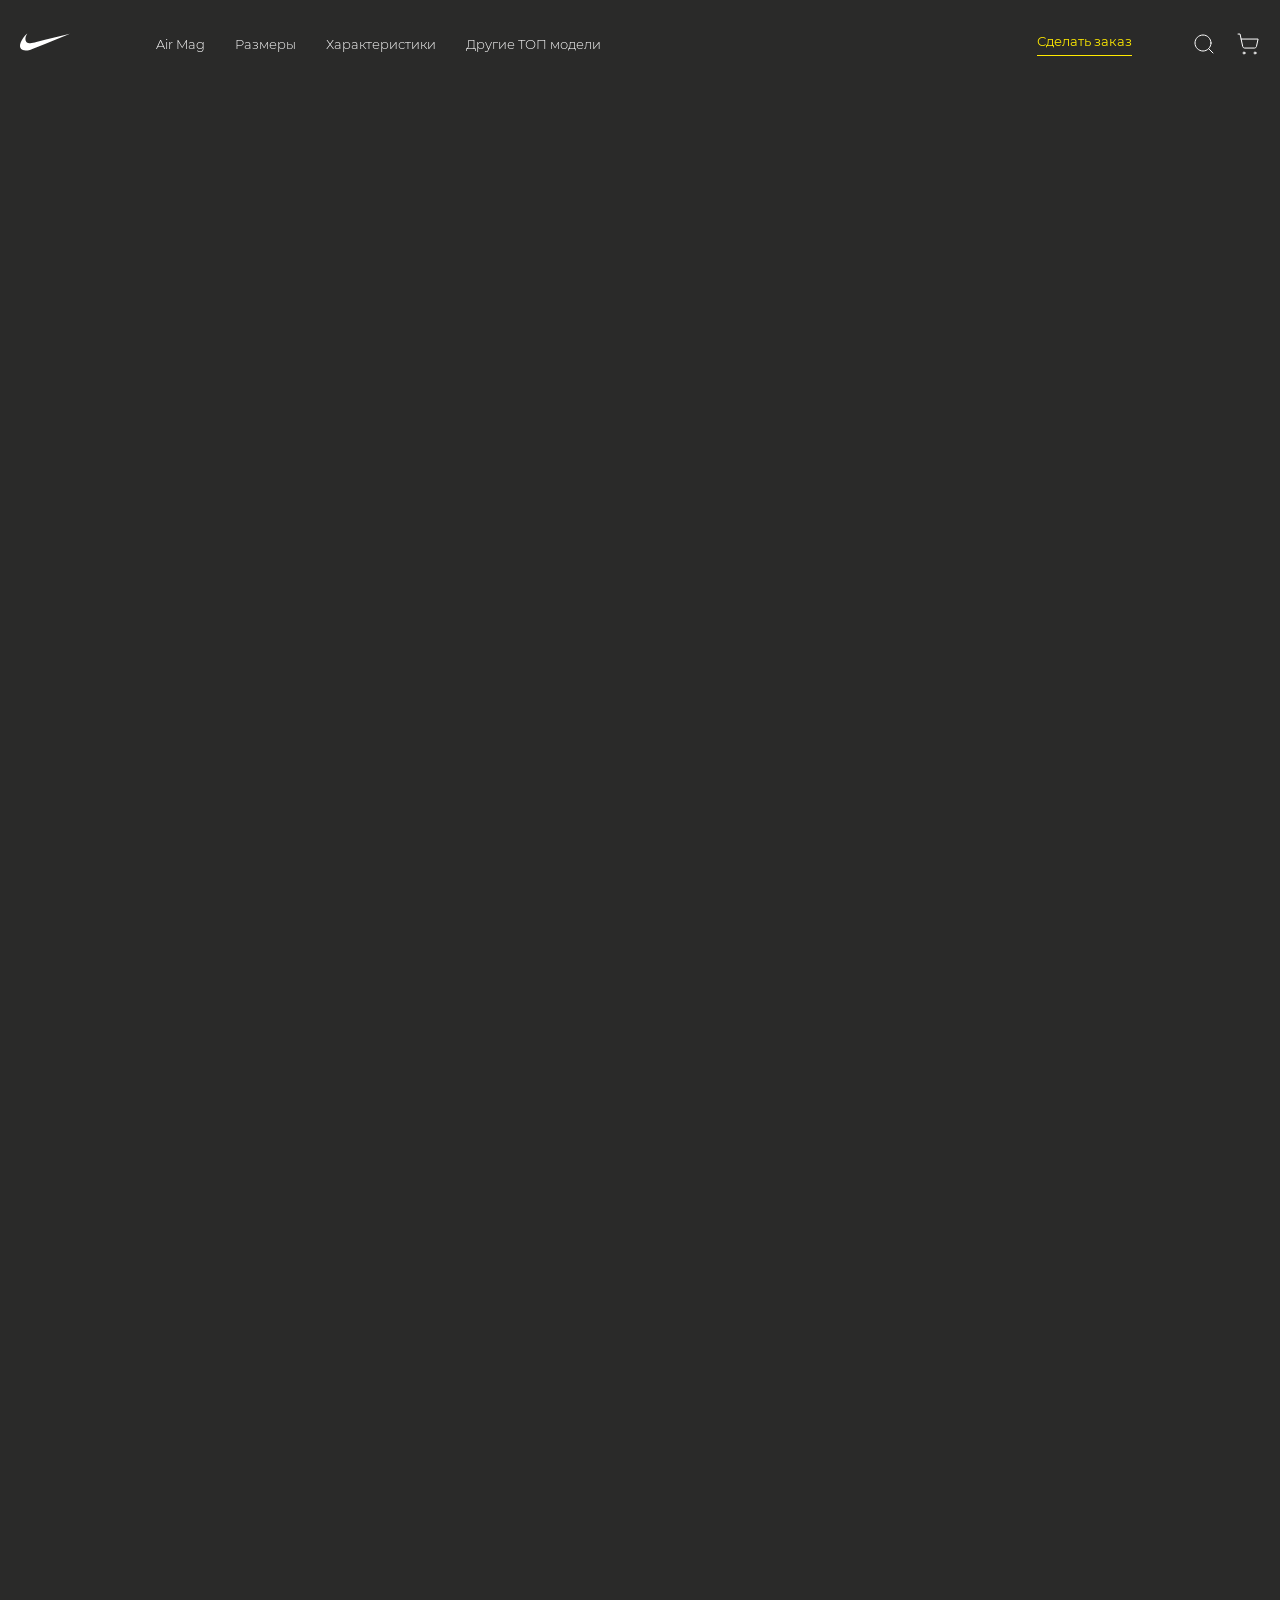
==== nike/index.html @ 2aacc44d "Add files via upload" ====
<!doctype html>
<html class="page" lang="ru">
  <head>
    <meta charset="UTF-8" />
    <meta name="viewport" content="width=device-width, initial-scale=1.0" />
    <link rel="stylesheet" href="./css/index.css" />
    <link
      rel="shortcut icon"
      href="./icons/nike-favicon-48x48.ico"
      type="image/x-icon"
    />
    <script defer src="./js/index.js" type="module"></script>
    <title>Nike Air Mag</title>
  </head>
  <body class="page__body">
    <header class="header">
      <div class="container header__container">
        <a class="logo header__logo" href="#">
          <img
            class="logo__img"
            src="./icons/logo-icon.svg"
            width="50"
            height="20"
            alt="Логотип Nike"
          />
        </a>
        <nav
          class="menu header__menu"
          id="header__menu"
          aria-label="Главное меню"
        >
          <ul class="menu__list">
            <li class="menu__item">
              <a class="menu__link" href="#air-mag" lang="en">Air Mag</a>
            </li>
            <li class="menu__item">
              <a class="menu__link" href="#sizes">Размеры</a>
            </li>
            <li class="menu__item">
              <a class="menu__link" href="#characteristics">Характеристики</a>
            </li>
            <li class="menu__item">
              <a class="menu__link" href="#top-models">Другие ТОП модели</a>
            </li>
          </ul>
        </nav>
        <div class="header__controls">
          <a class="header__order" href="#">Сделать заказ</a>
          <div class="header__actions">
            <button
              class="header__actions-button"
              title="Поиск"
              aria-label="Поиск"
            >
              <svg width="24" height="24">
                <use
                  class="header__actions-icon"
                  href="./icons/sprite.svg#search"
                ></use>
              </svg>
            </button>
            <button
              class="header__actions-button"
              title="Корзина"
              aria-label="Корзина"
            >
              <svg width="24" height="24">
                <use
                  class="header__actions-icon"
                  href="./icons/sprite.svg#cart"
                ></use>
              </svg>
            </button>
            <button
              class="header__burger burger"
              aria-label="Открыть меню"
              aria-expanded="false"
              aria-controls="header__menu"
            >
              <svg width="24" height="24">
                <use
                  class="burger__icon-menu"
                  href="./icons/sprite.svg#menu-burger"
                ></use>
                <use
                  class="burger__icon-cross"
                  href="./icons/sprite.svg#menu-cross"
                ></use>
              </svg>
            </button>
          </div>
        </div>
      </div>
    </header>
  </body>
</html>
---- nike/css/index.css ----
/* base */
@import "./base/normalize.css";
@import "./base/fonts.css";
@import "./base/vars.css";
@import "./base/globals.css";

/* blocks */
@import "./blocks/header.css";
@import "./blocks/menu.css";
@import "./blocks/burger.css";
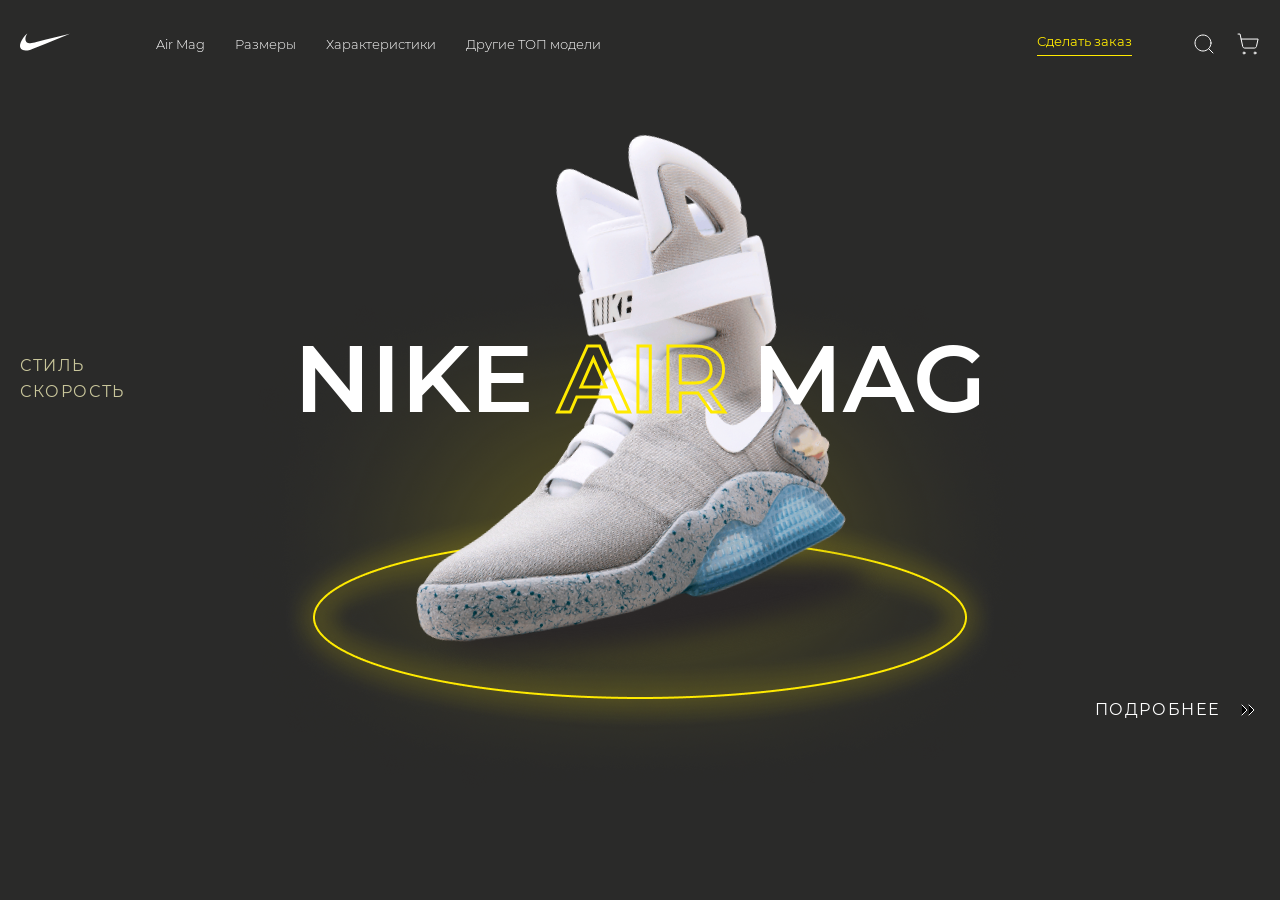
==== commit 3c74d915: "Add files via upload" ====
--- a/nike/index.html
+++ b/nike/index.html
@@ -1,4 +1,4 @@
-<!doctype html>
+<!DOCTYPE html>
 <html class="page" lang="ru">
   <head>
     <meta charset="UTF-8" />
@@ -9,7 +9,7 @@
       href="./icons/nike-favicon-48x48.ico"
       type="image/x-icon"
     />
-    <script defer src="./js/index.js" type="module"></script>
+    <script src="./js/index.js" type="module"></script>
     <title>Nike Air Mag</title>
   </head>
   <body class="page__body">
@@ -92,5 +92,38 @@
         </div>
       </div>
     </header>
+    <main class="main">
+      <section class="hero">
+        <div class="container hero__container">
+          <header class="hero__header">
+            <ul class="hero__benefits-list">
+              <li class="hero__benefits-item">стиль</li>
+              <li class="hero__benefits-item">скорость</li>
+            </ul>
+            <h1 class="hero__title">
+              Nike <span class="hero__title-accent">air</span> mag
+            </h1>
+          </header>
+          <img
+            class="hero__img"
+            src="./images/nike-air-mag-1.png"
+            width="846"
+            height="713"
+            alt="Кроссовок Nike Air Mag с желтым кольцом под подошвой"
+          />
+          <footer class="hero__footer">
+            <a class="hero__details" href="#">
+              Подробнее
+              <svg width="24" height="24">
+                <use
+                  class="hero__details-icon"
+                  href="./icons/main-sprite.svg#arrow-right"
+                ></use>
+              </svg>
+            </a>
+          </footer>
+        </div>
+      </section>
+    </main>
   </body>
 </html>
--- a/nike/css/index.css
+++ b/nike/css/index.css
@@ -8,3 +8,4 @@
 @import "./blocks/header.css";
 @import "./blocks/menu.css";
 @import "./blocks/burger.css";
+@import "./blocks/hero.css";
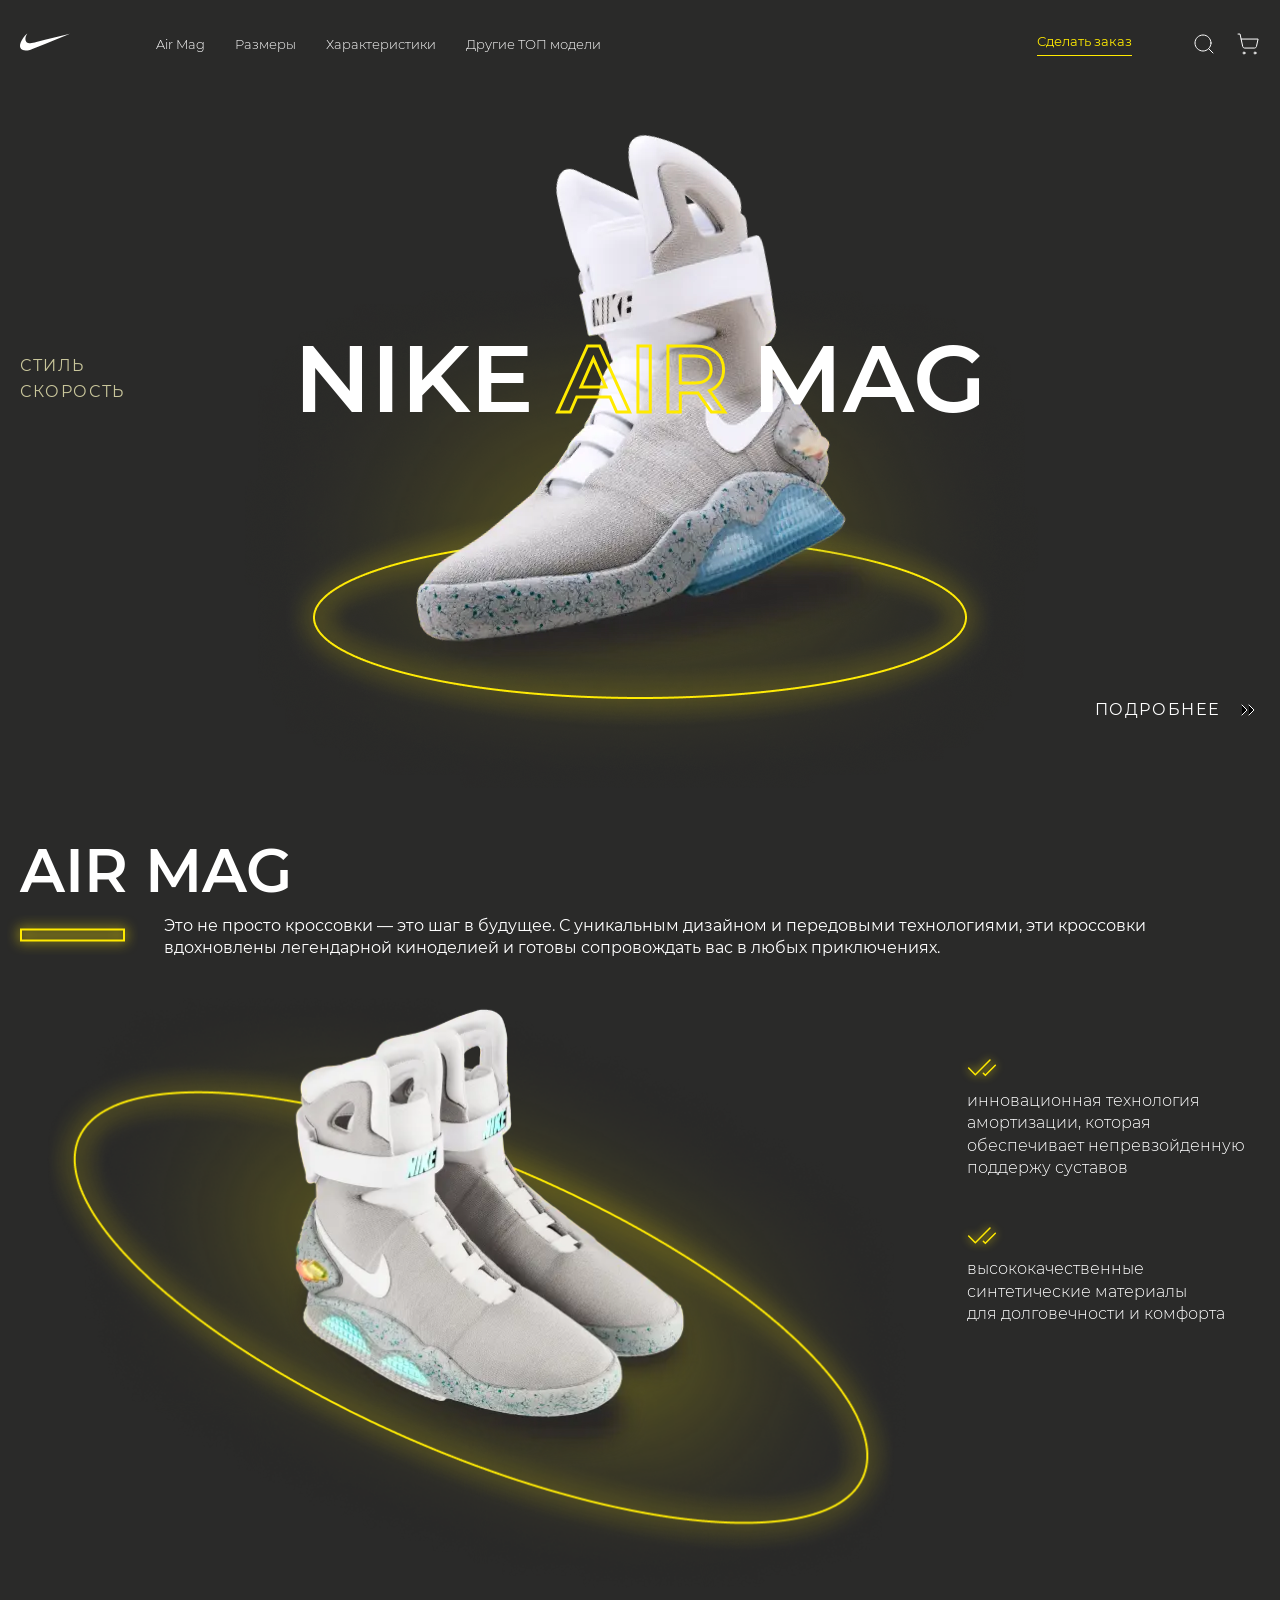
==== commit 64245bae: "Add files via upload" ====
--- a/nike/index.html
+++ b/nike/index.html
@@ -104,13 +104,16 @@
               Nike <span class="hero__title-accent">air</span> mag
             </h1>
           </header>
-          <img
-            class="hero__img"
-            src="./images/nike-air-mag-1.png"
-            width="846"
-            height="713"
-            alt="Кроссовок Nike Air Mag с желтым кольцом под подошвой"
-          />
+          <picture>
+            <source srcset="./images/nike-air-mag-1.webp" type="image/webp" />
+            <img
+              class="hero__img"
+              src="./images/nike-air-mag-1.png"
+              width="846"
+              height="713"
+              alt="Кроссовок Nike Air Mag с желтым кольцом под подошвой"
+            />
+          </picture>
           <footer class="hero__footer">
             <a class="hero__details" href="#">
               Подробнее
@@ -124,6 +127,39 @@
           </footer>
         </div>
       </section>
+      <section id="air-mag" class="air-mag">
+        <div class="container">
+          <h2 class="air-mag__title title-md">Air Mag</h2>
+          <p class="air-mag__description text-regular">
+            Это не просто кроссовки — это шаг в будущее. С уникальным дизайном и
+            передовыми технологиями, эти кроссовки вдохновлены легендарной
+            киноделией и готовы сопровождать вас в любых приключениях.
+          </p>
+          <div class="air-mag__info-wrapper">
+            <picture>
+              <source srcset="./images/nike-air-mag-2.webp" type="image/webp" />
+              <img
+                class="air-mag__img"
+                src="./images/nike-air-mag-2.png"
+                width="911"
+                height="635"
+                loading="lazy"
+                alt="Кроссовки Nike Air Mag с желтым кольцом вокруг"
+              />
+            </picture>
+            <ul class="air-mag__info-list text-light">
+              <li class="air-mag__info-item">
+                инновационная технология амортизации, которая обеспечивает
+                непревзойденную поддержу суставов
+              </li>
+              <li class="air-mag__info-item">
+                высококачественные синтетические материалы для долговечности
+                и комфорта
+              </li>
+            </ul>
+          </div>
+        </div>
+      </section>
     </main>
   </body>
 </html>
--- a/nike/css/index.css
+++ b/nike/css/index.css
@@ -9,3 +9,4 @@
 @import "./blocks/menu.css";
 @import "./blocks/burger.css";
 @import "./blocks/hero.css";
+@import "./blocks/air-mag.css";
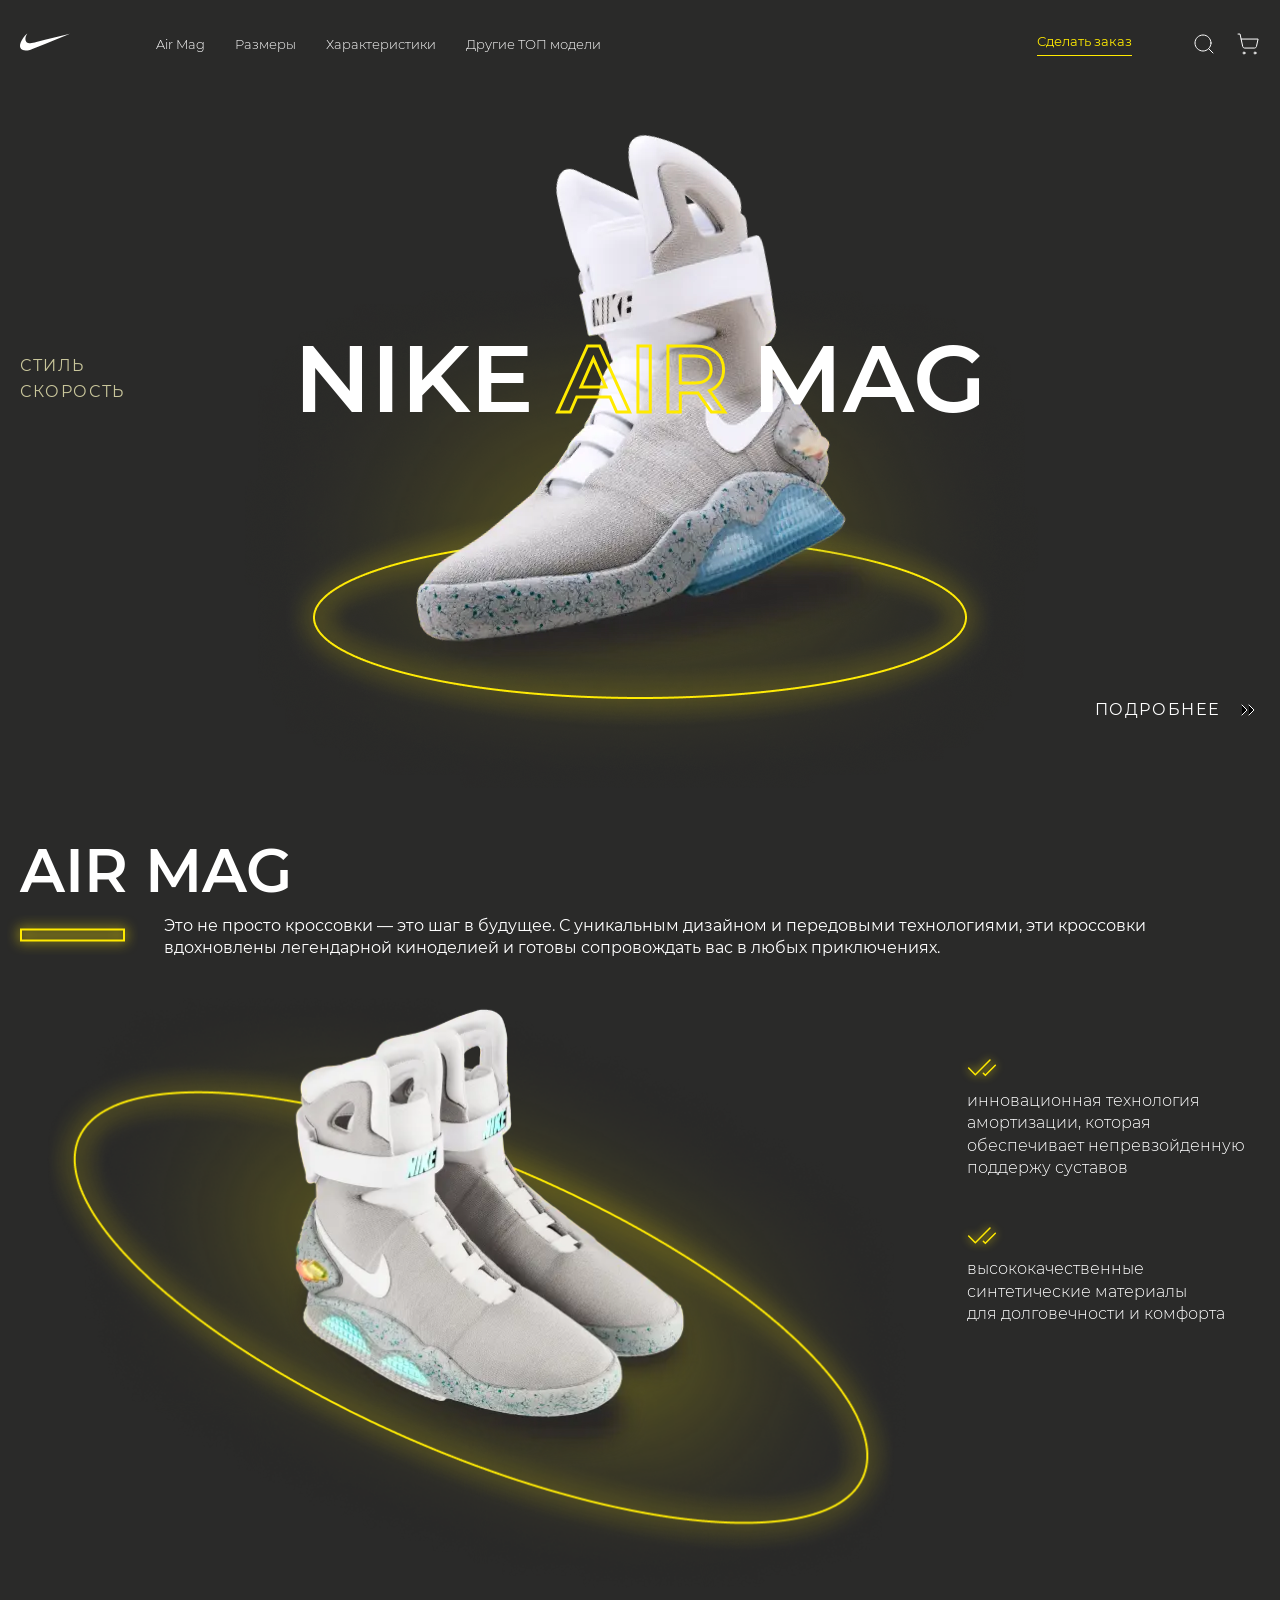
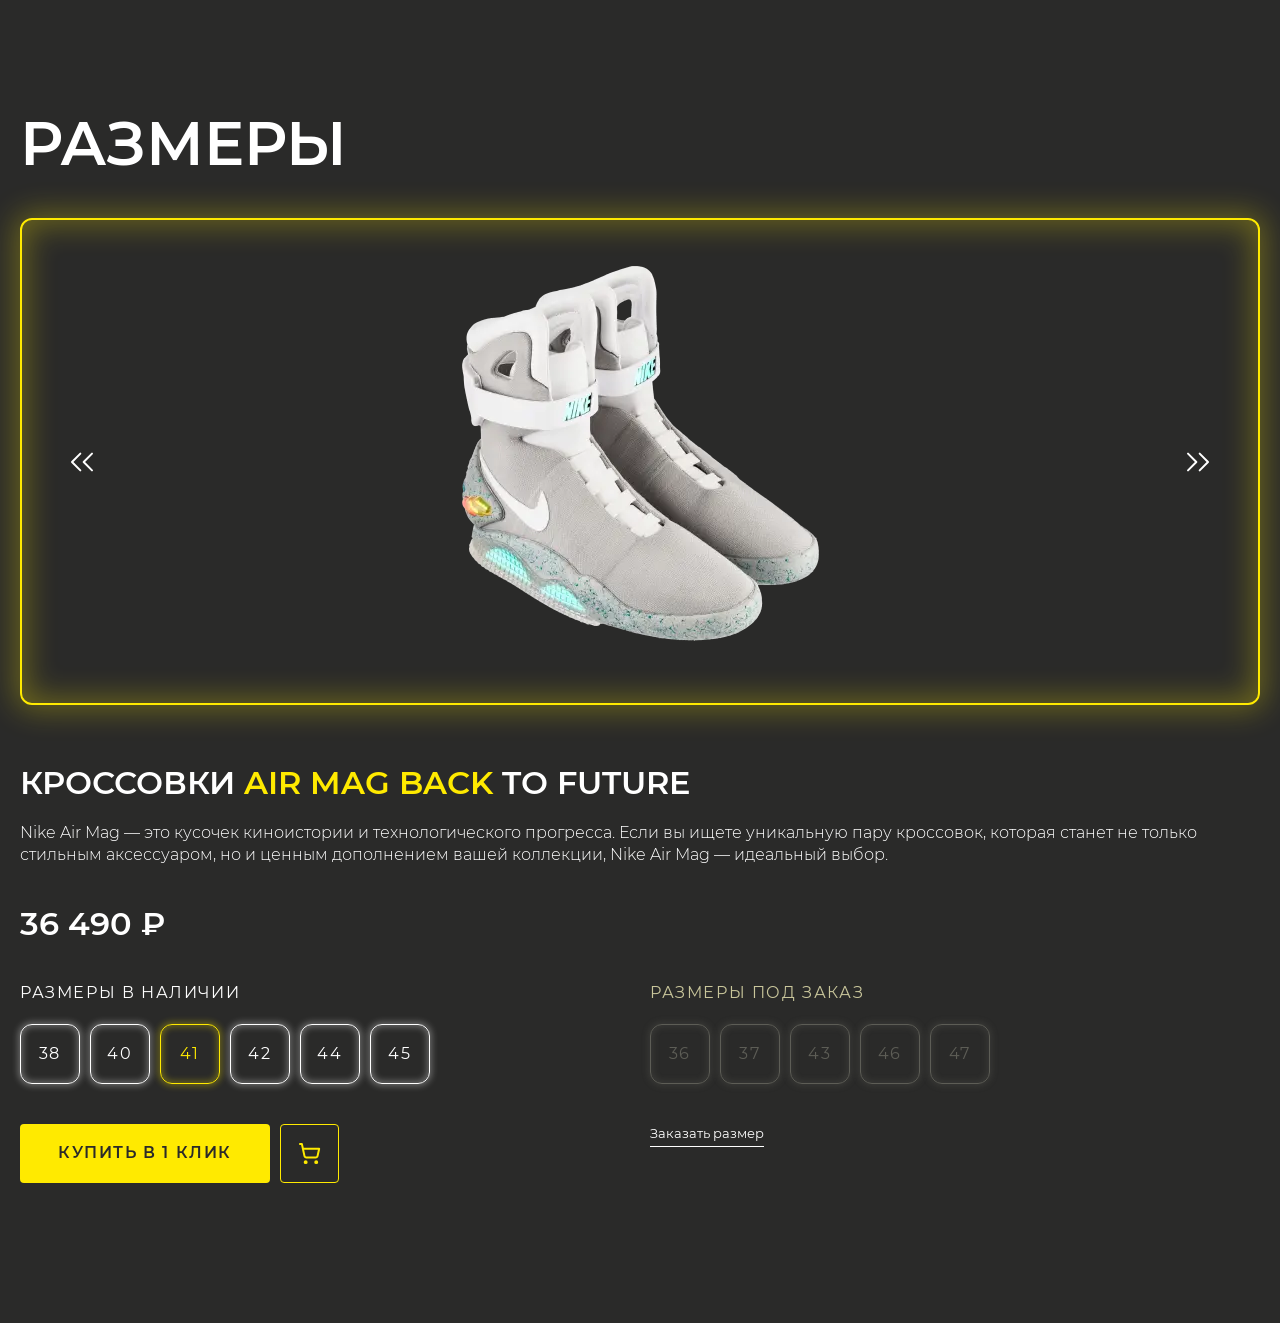
==== commit 691d62e0: "Add files via upload" ====
--- a/nike/index.html
+++ b/nike/index.html
@@ -5,10 +5,18 @@
     <meta name="viewport" content="width=device-width, initial-scale=1.0" />
     <link rel="stylesheet" href="./css/index.css" />
     <link
+      rel="stylesheet"
+      href="https://cdn.jsdelivr.net/npm/swiper@11/swiper-bundle.min.css"
+    />
+    <link
       rel="shortcut icon"
       href="./icons/nike-favicon-48x48.ico"
       type="image/x-icon"
     />
+    <script
+      src="https://cdn.jsdelivr.net/npm/swiper@11/swiper-bundle.min.js"
+      defer
+    ></script>
     <script src="./js/index.js" type="module"></script>
     <title>Nike Air Mag</title>
   </head>
@@ -160,6 +168,195 @@
           </div>
         </div>
       </section>
+      <section id="sizes" class="sizes section">
+        <div class="container">
+          <h2 class="sizes__title title-md section__title">Размеры</h2>
+          <section class="product">
+            <div class="product__slider-wrapper">
+              <button
+                class="product__slider-button product__slider-button--prev"
+                aria-label="Предыдущий слайд"
+              >
+                <svg width="40" height="40">
+                  <use
+                    class="product__slider-button-icon"
+                    href="./icons/main-sprite.svg#double-arrow"
+                  ></use>
+                </svg>
+              </button>
+              <div class="swiper product__slider">
+                <div class="swiper-wrapper">
+                  <div class="swiper-slide">
+                    <div class="product__slide-inner">
+                      <picture>
+                        <source
+                          srcset="
+                            ./images/product-slides/nike-air-mag-slide-1.webp
+                          "
+                        />
+                        <img
+                          src="./images/product-slides/nike-air-mag-slide-1.png"
+                          class="product__slide-img"
+                          width="357"
+                          height="375"
+                          alt="Кроссовки Nike Air Mag, вид спереди"
+                        />
+                      </picture>
+                    </div>
+                  </div>
+                  <div class="swiper-slide">
+                    <div class="product__slide-inner">
+                      <picture>
+                        <source
+                          srcset="
+                            ./images/product-slides/nike-air-mag-slide-2.webp
+                          "
+                        />
+                        <img
+                          src="./images/product-slides/nike-air-mag-slide-2.png"
+                          class="product__slide-img"
+                          width="408"
+                          height="375"
+                          alt="Кроссовки Nike Air Mag, вид сзади"
+                        />
+                      </picture>
+                    </div>
+                  </div>
+                  <div class="swiper-slide">
+                    <div class="product__slide-inner">
+                      <picture>
+                        <source
+                          srcset="
+                            ./images/product-slides/nike-air-mag-slide-3.webp
+                          "
+                        />
+                        <img
+                          src="./images/product-slides/nike-air-mag-slide-3.png"
+                          class="product__slide-img"
+                          width="442"
+                          height="375"
+                          alt="Кроссовки Nike Air Mag, вид сбоку"
+                        />
+                      </picture>
+                    </div>
+                  </div>
+                </div>
+              </div>
+              <button
+                class="product__slider-button product__slider-button--next"
+                aria-label="Следующий слайд"
+              >
+                <svg width="40" height="40">
+                  <use
+                    class="product__slider-button-icon"
+                    href="./icons/main-sprite.svg#double-arrow"
+                  ></use>
+                </svg>
+              </button>
+            </div>
+            <h3 class="product__title title-sm">
+              Кроссовки
+              <strong class="product__title-accent">Air Mag Back</strong> To
+              Future
+            </h3>
+            <p class="product__description text-light">
+              Nike Air Mag — это кусочек киноистории и технологического
+              прогресса. Если вы ищете уникальную пару кроссовок, которая станет
+              не только стильным аксессуаром, но и ценным дополнением вашей
+              коллекции, Nike Air Mag — идеальный выбор.
+            </p>
+            <p class="product__price title-sm">36 490 ₽</p>
+            <div class="product__sizes-wrapper">
+              <section class="product__sizes">
+                <h4 class="product__sizes-title product__sizes-title--in-stock">
+                  Размеры в наличии
+                </h4>
+                <div class="product__sizes-list" data-sizes="list">
+                  <button
+                    class="product__sizes-button"
+                    aria-label="Выбрать размер"
+                    title="Выбрать размер"
+                    data-sizes="button"
+                  >
+                    38
+                  </button>
+                  <button
+                    class="product__sizes-button"
+                    aria-label="Выбрать размер"
+                    title="Выбрать размер"
+                    data-sizes="button"
+                  >
+                    40
+                  </button>
+                  <button
+                    class="product__sizes-button product__sizes-button--active"
+                    aria-label="Выбрать размер"
+                    title="Выбрать размер"
+                    data-sizes="button"
+                  >
+                    41
+                  </button>
+                  <button
+                    class="product__sizes-button"
+                    aria-label="Выбрать размер"
+                    title="Выбрать размер"
+                    data-sizes="button"
+                  >
+                    42
+                  </button>
+                  <button
+                    class="product__sizes-button"
+                    aria-label="Выбрать размер"
+                    title="Выбрать размер"
+                    data-sizes="button"
+                  >
+                    44
+                  </button>
+                  <button
+                    class="product__sizes-button"
+                    aria-label="Выбрать размер"
+                    title="Выбрать размер"
+                    data-sizes="button"
+                  >
+                    45
+                  </button>
+                </div>
+                <div class="product__buy-wrapper">
+                  <button class="product__buy-button">Купить в 1 клик</button>
+                  <button
+                    class="product__cart-button"
+                    aria-label="Добавить в корзину"
+                    title="Добавить в корзину"
+                  >
+                    <img
+                      src="./icons/cart-icon.svg"
+                      width="23"
+                      height="23"
+                      loading="lazy"
+                      alt="Корзина"
+                    />
+                  </button>
+                </div>
+              </section>
+              <section class="product__sizes">
+                <h4 class="product__sizes-title product__sizes-title--to-order">
+                  Размеры под заказ
+                </h4>
+                <div class="product__sizes-list">
+                  <button class="product__sizes-button" disabled>36</button>
+                  <button class="product__sizes-button" disabled>37</button>
+                  <button class="product__sizes-button" disabled>43</button>
+                  <button class="product__sizes-button" disabled>46</button>
+                  <button class="product__sizes-button" disabled>47</button>
+                </div>
+                <a href="#" class="product__sizes-order-link">
+                  Заказать размер
+                </a>
+              </section>
+            </div>
+          </section>
+        </div>
+      </section>
     </main>
   </body>
 </html>
--- a/nike/css/index.css
+++ b/nike/css/index.css
@@ -10,3 +10,4 @@
 @import "./blocks/burger.css";
 @import "./blocks/hero.css";
 @import "./blocks/air-mag.css";
+@import "./blocks/product.css";
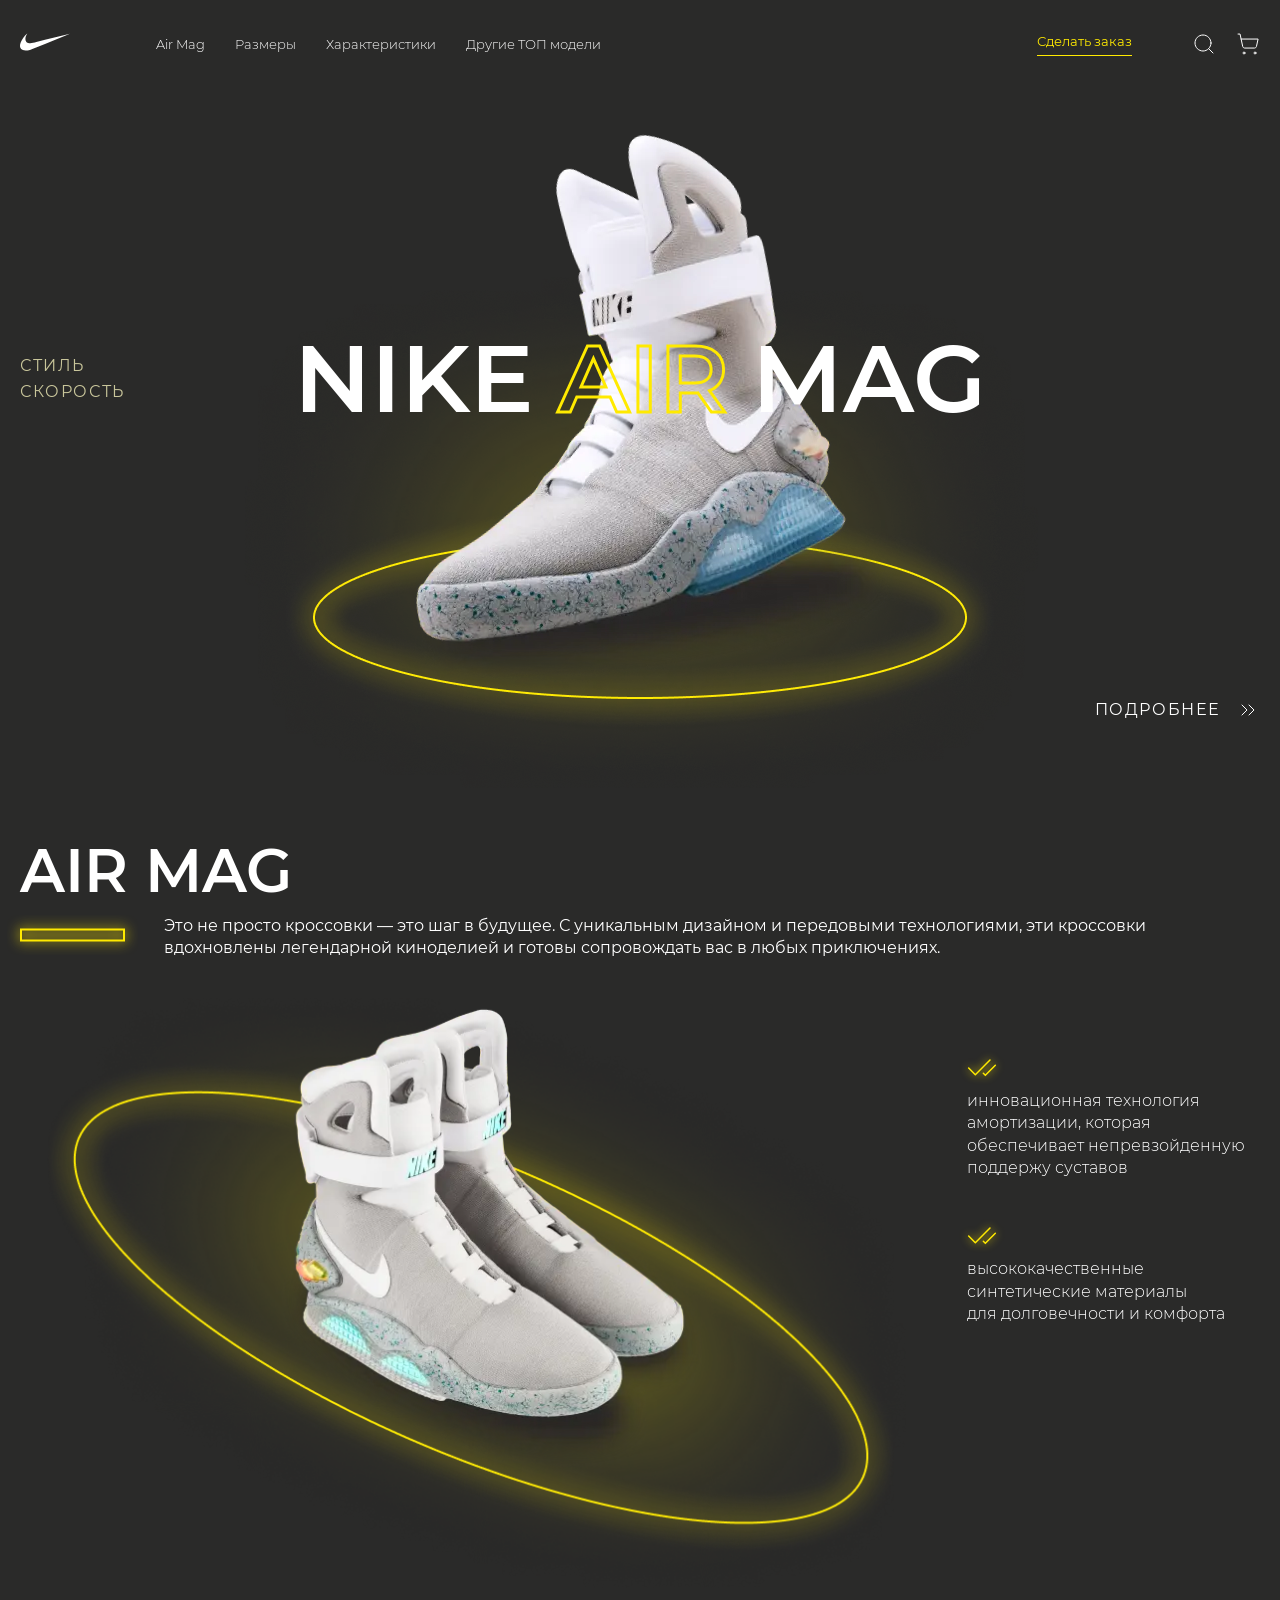
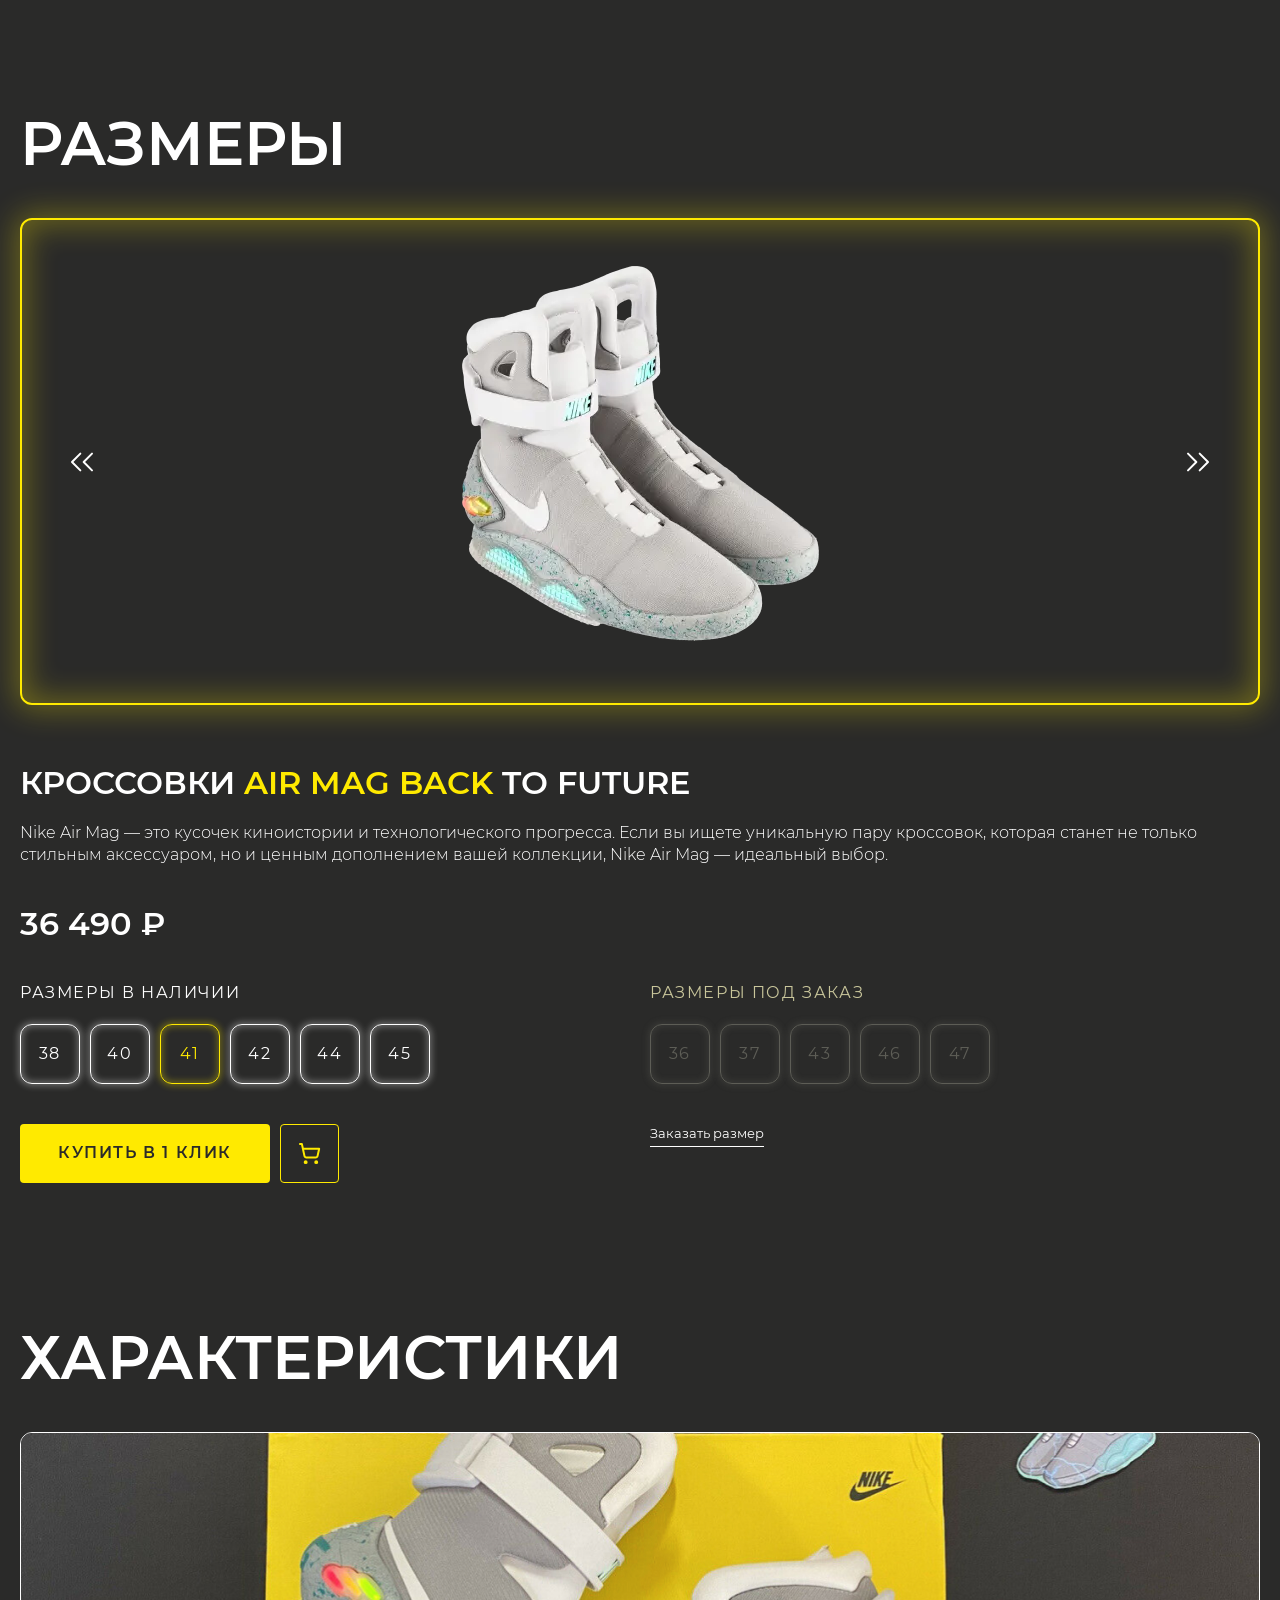
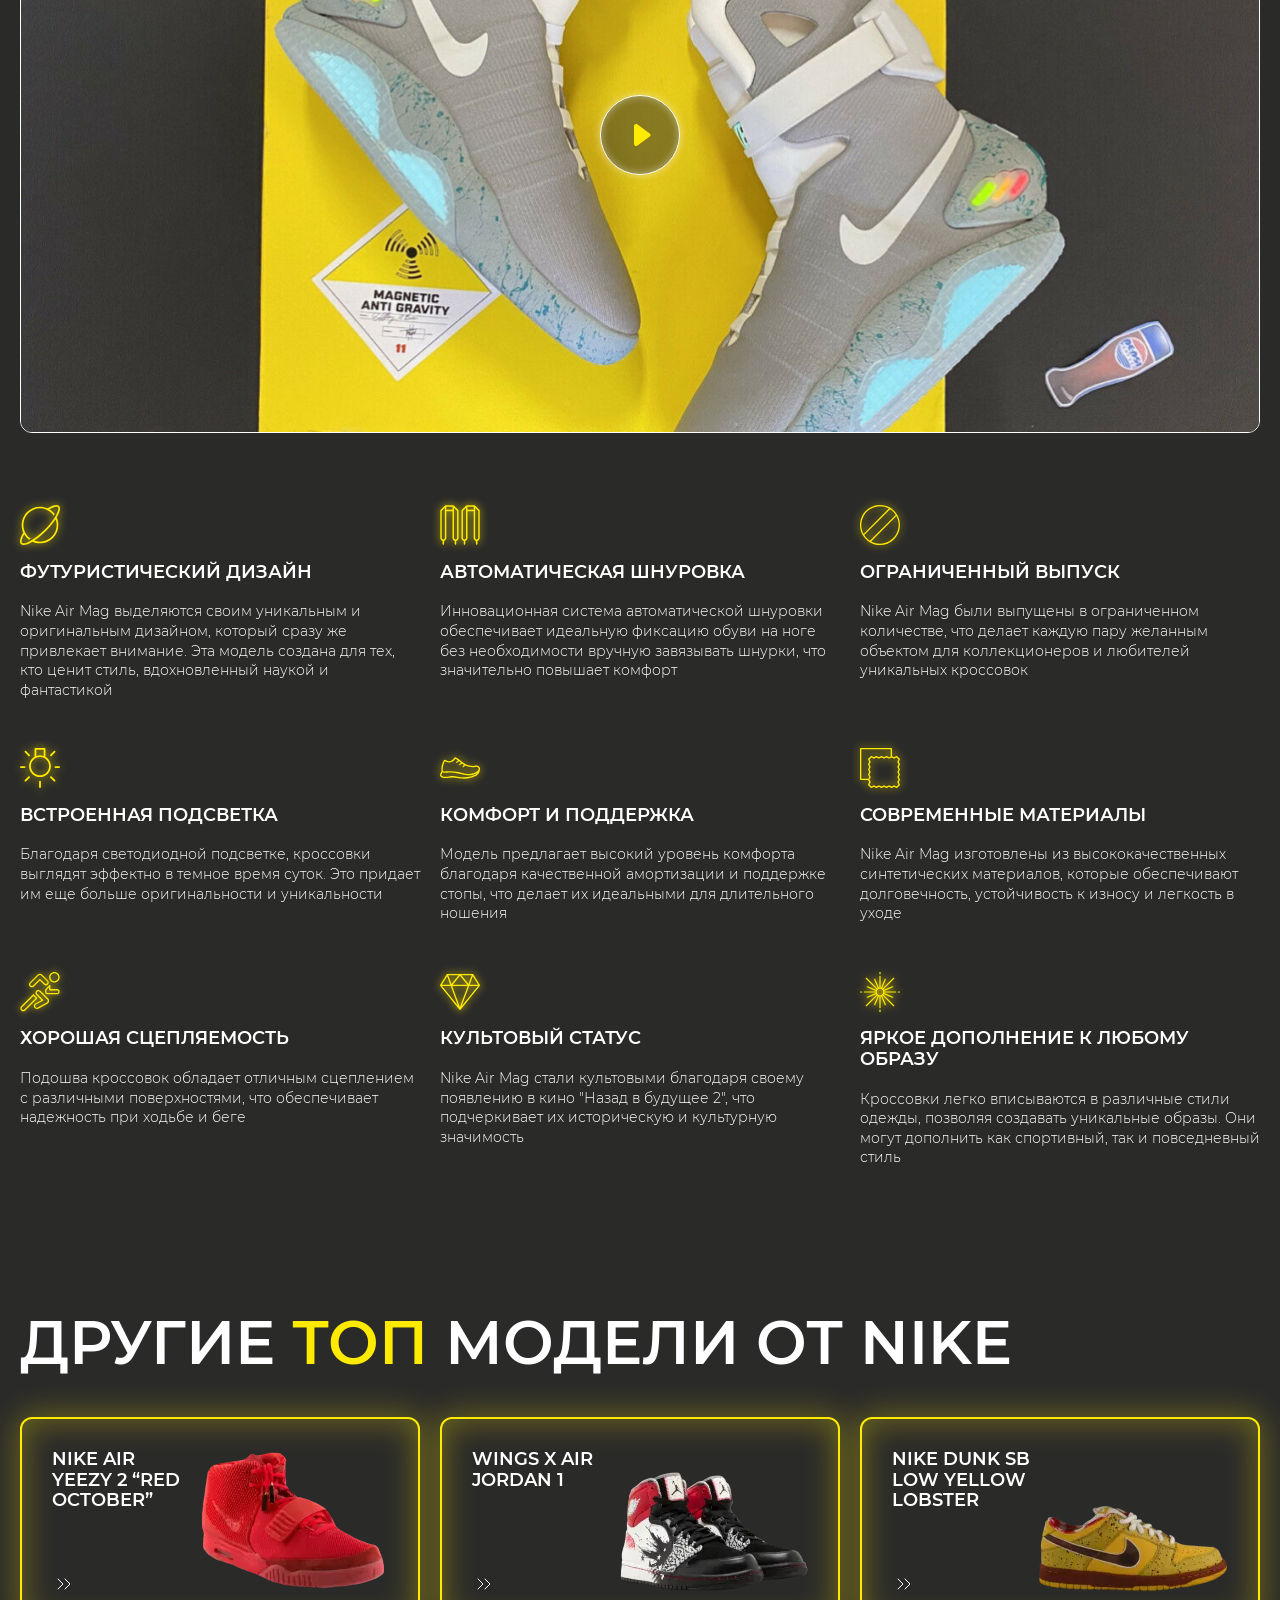
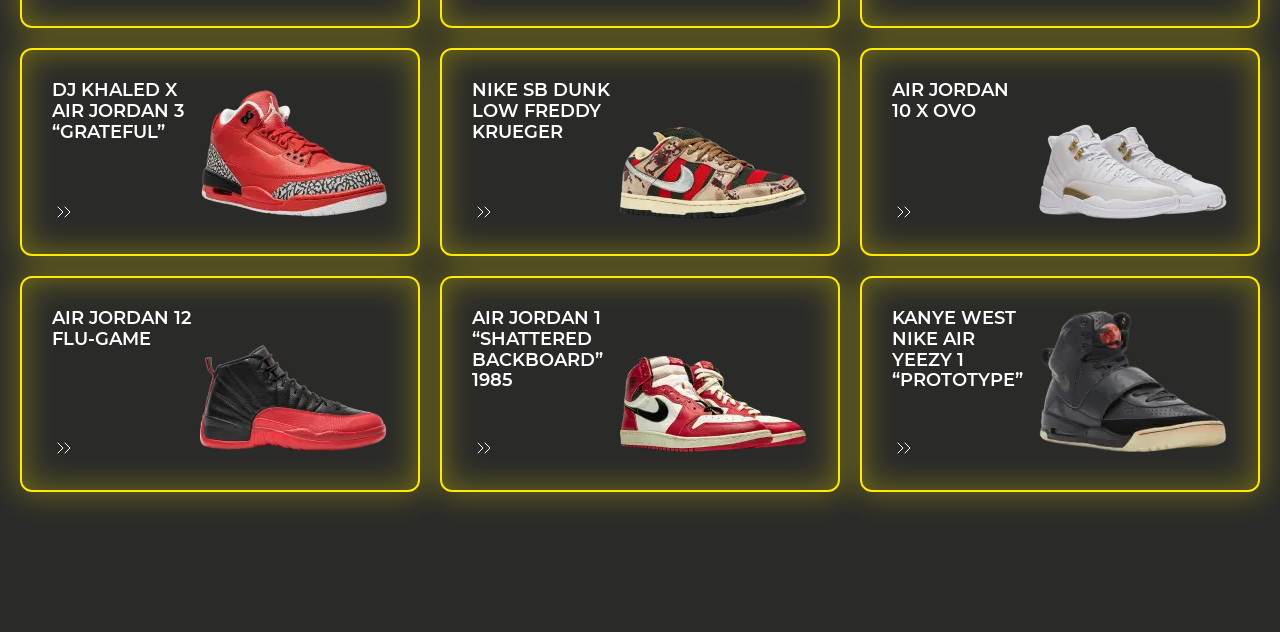
==== commit 3ca61bb1: "Add files via upload" ====
--- a/nike/index.html
+++ b/nike/index.html
@@ -17,6 +17,7 @@
       src="https://cdn.jsdelivr.net/npm/swiper@11/swiper-bundle.min.js"
       defer
     ></script>
+    <script src="./js/fslightbox.js" type="module"></script>
     <script src="./js/index.js" type="module"></script>
     <title>Nike Air Mag</title>
   </head>
@@ -170,7 +171,7 @@
       </section>
       <section id="sizes" class="sizes section">
         <div class="container">
-          <h2 class="sizes__title title-md section__title">Размеры</h2>
+          <h2 class="sizes__title title-md section-title">Размеры</h2>
           <section class="product">
             <div class="product__slider-wrapper">
               <button
@@ -349,7 +350,7 @@
                   <button class="product__sizes-button" disabled>46</button>
                   <button class="product__sizes-button" disabled>47</button>
                 </div>
-                <a href="#" class="product__sizes-order-link">
+                <a class="product__sizes-order-link" href="#">
                   Заказать размер
                 </a>
               </section>
@@ -357,6 +358,433 @@
           </section>
         </div>
       </section>
+      <section id="characteristics" class="characteristics section">
+        <div class="container">
+          <h2 class="characteristics__title title-md section-title">
+            Характеристики
+          </h2>
+          <div class="characteristics__video">
+            <picture>
+              <source
+                srcset="./images/characteristics-video-preview.webp"
+                type="image/webp"
+              />
+              <img
+                class="characteristics__video-preview"
+                src="./images/characteristics-video-preview.jpg"
+                width="1240"
+                height="600"
+                loading="lazy"
+                alt="Кроссовки Nike Air Mag лежат на жёлтой коробке"
+              />
+            </picture>
+            <a
+              class="characteristics__video-play-link"
+              href="https://www.youtube.com/watch?v=VRGdQaE6gMY"
+              title="Запустить видео"
+              data-fslightbox
+            >
+              <img
+                class="characteristics__video-play-icon"
+                src="./icons/play-icon.svg"
+                width="17"
+                height="24"
+                alt="Запустить видео"
+              />
+            </a>
+          </div>
+          <div class="characteristics__list">
+            <article class="characteristics__card">
+              <svg class="characteristics__card-icon" width="56" height="56">
+                <use href="./icons/characteristics-sprite.svg#planet"></use>
+              </svg>
+              <h3 class="characteristics__card-title title-xs">
+                Футуристический дизайн
+              </h3>
+              <p class="characteristics__card-description">
+                Nike Air Mag выделяются своим уникальным и оригинальным
+                дизайном, который сразу же привлекает внимание. Эта модель
+                создана для тех, кто ценит стиль, вдохновленный наукой и
+                фантастикой
+              </p>
+            </article>
+            <article class="characteristics__card">
+              <svg class="characteristics__card-icon" width="56" height="56">
+                <use href="./icons/characteristics-sprite.svg#laces"></use>
+              </svg>
+              <h3 class="characteristics__card-title title-xs">
+                Автоматическая шнуровка
+              </h3>
+              <p class="characteristics__card-description">
+                Инновационная система автоматической шнуровки обеспечивает
+                идеальную фиксацию обуви на ноге без необходимости вручную
+                завязывать шнурки, что значительно повышает комфорт
+              </p>
+            </article>
+            <article class="characteristics__card">
+              <svg class="characteristics__card-icon" width="56" height="56">
+                <use href="./icons/characteristics-sprite.svg#block"></use>
+              </svg>
+              <h3 class="characteristics__card-title title-xs">
+                Ограниченный выпуск
+              </h3>
+              <p class="characteristics__card-description">
+                Nike Air Mag были выпущены в ограниченном количестве, что делает
+                каждую пару желанным объектом для коллекционеров и любителей
+                уникальных кроссовок
+              </p>
+            </article>
+            <article class="characteristics__card">
+              <svg class="characteristics__card-icon" width="56" height="56">
+                <use href="./icons/characteristics-sprite.svg#bulb"></use>
+              </svg>
+              <h3 class="characteristics__card-title title-xs">
+                Встроенная подсветка
+              </h3>
+              <p class="characteristics__card-description">
+                Благодаря светодиодной подсветке, кроссовки выглядят эффектно в
+                темное время суток. Это придает им еще больше оригинальности и
+                уникальности
+              </p>
+            </article>
+            <article class="characteristics__card">
+              <svg class="characteristics__card-icon" width="56" height="56">
+                <use href="./icons/characteristics-sprite.svg#sneakers"></use>
+              </svg>
+              <h3 class="characteristics__card-title title-xs">
+                Комфорт и поддержка
+              </h3>
+              <p class="characteristics__card-description">
+                Модель предлагает высокий уровень комфорта благодаря
+                качественной амортизации и поддержке стопы, что делает их
+                идеальными для длительного ношения
+              </p>
+            </article>
+            <article class="characteristics__card">
+              <svg class="characteristics__card-icon" width="56" height="56">
+                <use href="./icons/characteristics-sprite.svg#materials"></use>
+              </svg>
+              <h3 class="characteristics__card-title title-xs">
+                Современные материалы
+              </h3>
+              <p class="characteristics__card-description">
+                Nike Air Mag изготовлены из высококачественных синтетических
+                материалов, которые обеспечивают долговечность, устойчивость к
+                износу и легкость в уходе
+              </p>
+            </article>
+            <article class="characteristics__card">
+              <svg class="characteristics__card-icon" width="56" height="56">
+                <use href="./icons/characteristics-sprite.svg#runner"></use>
+              </svg>
+              <h3 class="characteristics__card-title title-xs">
+                Хорошая сцепляемость
+              </h3>
+              <p class="characteristics__card-description">
+                Подошва кроссовок обладает отличным сцеплением с различными
+                поверхностями, что обеспечивает надежность при ходьбе и беге
+              </p>
+            </article>
+            <article class="characteristics__card">
+              <svg class="characteristics__card-icon" width="56" height="56">
+                <use href="./icons/characteristics-sprite.svg#diamond"></use>
+              </svg>
+              <h3 class="characteristics__card-title title-xs">
+                Культовый статус
+              </h3>
+              <p class="characteristics__card-description">
+                Nike Air Mag стали культовыми благодаря своему появлению в кино
+                "Назад в будущее 2", что подчеркивает их историческую и
+                культурную значимость
+              </p>
+            </article>
+            <article class="characteristics__card">
+              <svg class="characteristics__card-icon" width="56" height="56">
+                <use href="./icons/characteristics-sprite.svg#firework"></use>
+              </svg>
+              <h3 class="characteristics__card-title title-xs">
+                Яркое дополнение к любому образу
+              </h3>
+              <p class="characteristics__card-description">
+                Кроссовки легко вписываются в различные стили одежды, позволяя
+                создавать уникальные образы. Они могут дополнить как спортивный,
+                так и повседневный стиль
+              </p>
+            </article>
+          </div>
+        </div>
+      </section>
+      <section id="top-models" class="top-models section">
+        <div class="container">
+          <h2 class="top-models__title title-md section-title">
+            Другие <span class="top-models__title-accent">Топ</span> модели от
+            Nike
+          </h2>
+          <div class="top-models__products">
+            <article class="top-models__product">
+              <a class="top-models__product-link" href="#">
+                <div class="top-models__product-content">
+                  <h3 class="top-models__product-title title-xs">
+                    Nike Air Yeezy 2 “Red October”
+                  </h3>
+                  <svg width="24" height="24">
+                    <use
+                      class="top-models__product-icon"
+                      href="./icons/main-sprite.svg#arrow-right"
+                    ></use>
+                  </svg>
+                </div>
+                <picture class="top-models__product-img-wrapper">
+                  <source
+                    srcset="./images/top-models/top-model-1.webp"
+                    type="image/webp"
+                  />
+                  <img
+                    class="top-models__product-img"
+                    src="./images/top-models/top-model-1.png"
+                    width="190"
+                    height="143"
+                    loading="lazy"
+                    alt="Кроссовки Nike Air Yeezy 2 “Red October”"
+                  />
+                </picture>
+              </a>
+            </article>
+            <article class="top-models__product">
+              <a class="top-models__product-link" href="#">
+                <div class="top-models__product-content">
+                  <h3 class="top-models__product-title title-xs">
+                    Wings x Air Jordan 1
+                  </h3>
+                  <svg width="24" height="24">
+                    <use
+                      class="top-models__product-icon"
+                      href="./icons/main-sprite.svg#arrow-right"
+                    ></use>
+                  </svg>
+                </div>
+                <picture class="top-models__product-img-wrapper">
+                  <source
+                    srcset="./images/top-models/top-model-2.webp"
+                    type="image/webp"
+                  />
+                  <img
+                    class="top-models__product-img"
+                    src="./images/top-models/top-model-2.png"
+                    width="190"
+                    height="120"
+                    loading="lazy"
+                    alt="Кроссовки Wings x Air Jordan 1"
+                  />
+                </picture>
+              </a>
+            </article>
+            <article class="top-models__product">
+              <a class="top-models__product-link" href="#">
+                <div class="top-models__product-content">
+                  <h3 class="top-models__product-title title-xs">
+                    Nike Dunk SB Low Yellow Lobster
+                  </h3>
+                  <svg width="24" height="24">
+                    <use
+                      class="top-models__product-icon"
+                      href="./icons/main-sprite.svg#arrow-right"
+                    ></use>
+                  </svg>
+                </div>
+                <picture class="top-models__product-img-wrapper">
+                  <source
+                    srcset="./images/top-models/top-model-3.webp"
+                    type="image/webp"
+                  />
+                  <img
+                    class="top-models__product-img"
+                    src="./images/top-models/top-model-3.png"
+                    width="190"
+                    height="88"
+                    loading="lazy"
+                    alt="Кроссовки Nike Dunk SB Low Yellow Lobster"
+                  />
+                </picture>
+              </a>
+            </article>
+            <article class="top-models__product">
+              <a class="top-models__product-link" href="#">
+                <div class="top-models__product-content">
+                  <h3 class="top-models__product-title title-xs">
+                    DJ Khaled x Air Jordan 3 “Grateful”
+                  </h3>
+                  <svg width="24" height="24">
+                    <use
+                      class="top-models__product-icon"
+                      href="./icons/main-sprite.svg#arrow-right"
+                    ></use>
+                  </svg>
+                </div>
+                <picture class="top-models__product-img-wrapper">
+                  <source
+                    srcset="./images/top-models/top-model-4.webp"
+                    type="image/webp"
+                  />
+                  <img
+                    class="top-models__product-img"
+                    src="./images/top-models/top-model-4.png"
+                    width="190"
+                    height="136"
+                    loading="lazy"
+                    alt="Кроссовки DJ Khaled x Air Jordan 3 “Grateful”"
+                  />
+                </picture>
+              </a>
+            </article>
+            <article class="top-models__product">
+              <a class="top-models__product-link" href="#">
+                <div class="top-models__product-content">
+                  <h3 class="top-models__product-title title-xs">
+                    Nike SB Dunk Low Freddy Krueger
+                  </h3>
+                  <svg width="24" height="24">
+                    <use
+                      class="top-models__product-icon"
+                      href="./icons/main-sprite.svg#arrow-right"
+                    ></use>
+                  </svg>
+                </div>
+                <picture class="top-models__product-img-wrapper">
+                  <source
+                    srcset="./images/top-models/top-model-5.webp"
+                    type="image/webp"
+                  />
+                  <img
+                    class="top-models__product-img"
+                    src="./images/top-models/top-model-5.png"
+                    width="190"
+                    height="94"
+                    loading="lazy"
+                    alt="Кроссовки Nike SB Dunk Low Freddy Krueger"
+                  />
+                </picture>
+              </a>
+            </article>
+            <article class="top-models__product">
+              <a class="top-models__product-link" href="#">
+                <div class="top-models__product-content">
+                  <h3 class="top-models__product-title title-xs">
+                    Air Jordan 10 x OVO
+                  </h3>
+                  <svg width="24" height="24">
+                    <use
+                      class="top-models__product-icon"
+                      href="./icons/main-sprite.svg#arrow-right"
+                    ></use>
+                  </svg>
+                </div>
+                <picture class="top-models__product-img-wrapper">
+                  <source
+                    srcset="./images/top-models/top-model-6.webp"
+                    type="image/webp"
+                  />
+                  <img
+                    class="top-models__product-img"
+                    src="./images/top-models/top-model-6.png"
+                    width="190"
+                    height="97"
+                    loading="lazy"
+                    alt="Кроссовки Air Jordan 10 x OVO"
+                  />
+                </picture>
+              </a>
+            </article>
+            <article class="top-models__product">
+              <a class="top-models__product-link" href="#">
+                <div class="top-models__product-content">
+                  <h3 class="top-models__product-title title-xs">
+                    Air Jordan 12 Flu-Game
+                  </h3>
+                  <svg width="24" height="24">
+                    <use
+                      class="top-models__product-icon"
+                      href="./icons/main-sprite.svg#arrow-right"
+                    ></use>
+                  </svg>
+                </div>
+                <picture class="top-models__product-img-wrapper">
+                  <source
+                    srcset="./images/top-models/top-model-7.webp"
+                    type="image/webp"
+                  />
+                  <img
+                    class="top-models__product-img"
+                    src="./images/top-models/top-model-7.png"
+                    width="190"
+                    height="111"
+                    loading="lazy"
+                    alt="Кроссовки Air Jordan 12 Flu-Game"
+                  />
+                </picture>
+              </a>
+            </article>
+            <article class="top-models__product">
+              <a class="top-models__product-link" href="#">
+                <div class="top-models__product-content">
+                  <h3 class="top-models__product-title title-xs">
+                    Air Jordan 1 “Shattered Backboard” 1985
+                  </h3>
+                  <svg width="24" height="24">
+                    <use
+                      class="top-models__product-icon"
+                      href="./icons/main-sprite.svg#arrow-right"
+                    ></use>
+                  </svg>
+                </div>
+                <picture class="top-models__product-img-wrapper">
+                  <source
+                    srcset="./images/top-models/top-model-8.webp"
+                    type="image/webp"
+                  />
+                  <img
+                    class="top-models__product-img"
+                    src="./images/top-models/top-model-8.png"
+                    width="190"
+                    height="101"
+                    loading="lazy"
+                    alt="Кроссовки Air Jordan 1 “Shattered Backboard” 1985"
+                  />
+                </picture>
+              </a>
+            </article>
+            <article class="top-models__product">
+              <a class="top-models__product-link" href="#">
+                <div class="top-models__product-content">
+                  <h3 class="top-models__product-title title-xs">
+                    Kanye West Nike Air Yeezy 1 “Prototype”
+                  </h3>
+                  <svg width="24" height="24">
+                    <use
+                      class="top-models__product-icon"
+                      href="./icons/main-sprite.svg#arrow-right"
+                    ></use>
+                  </svg>
+                </div>
+                <picture class="top-models__product-img-wrapper">
+                  <source
+                    srcset="./images/top-models/top-model-9.webp"
+                    type="image/webp"
+                  />
+                  <img
+                    class="top-models__product-img"
+                    src="./images/top-models/top-model-9.png"
+                    width="190"
+                    height="147"
+                    loading="lazy"
+                    alt="Кроссовки Kanye West Nike Air Yeezy 1 “Prototype”"
+                  />
+                </picture>
+              </a>
+            </article>
+          </div>
+        </div>
+      </section>
     </main>
   </body>
 </html>
--- a/nike/css/index.css
+++ b/nike/css/index.css
@@ -11,3 +11,5 @@
 @import "./blocks/hero.css";
 @import "./blocks/air-mag.css";
 @import "./blocks/product.css";
+@import "./blocks/characteristics.css";
+@import "./blocks/top-models.css";
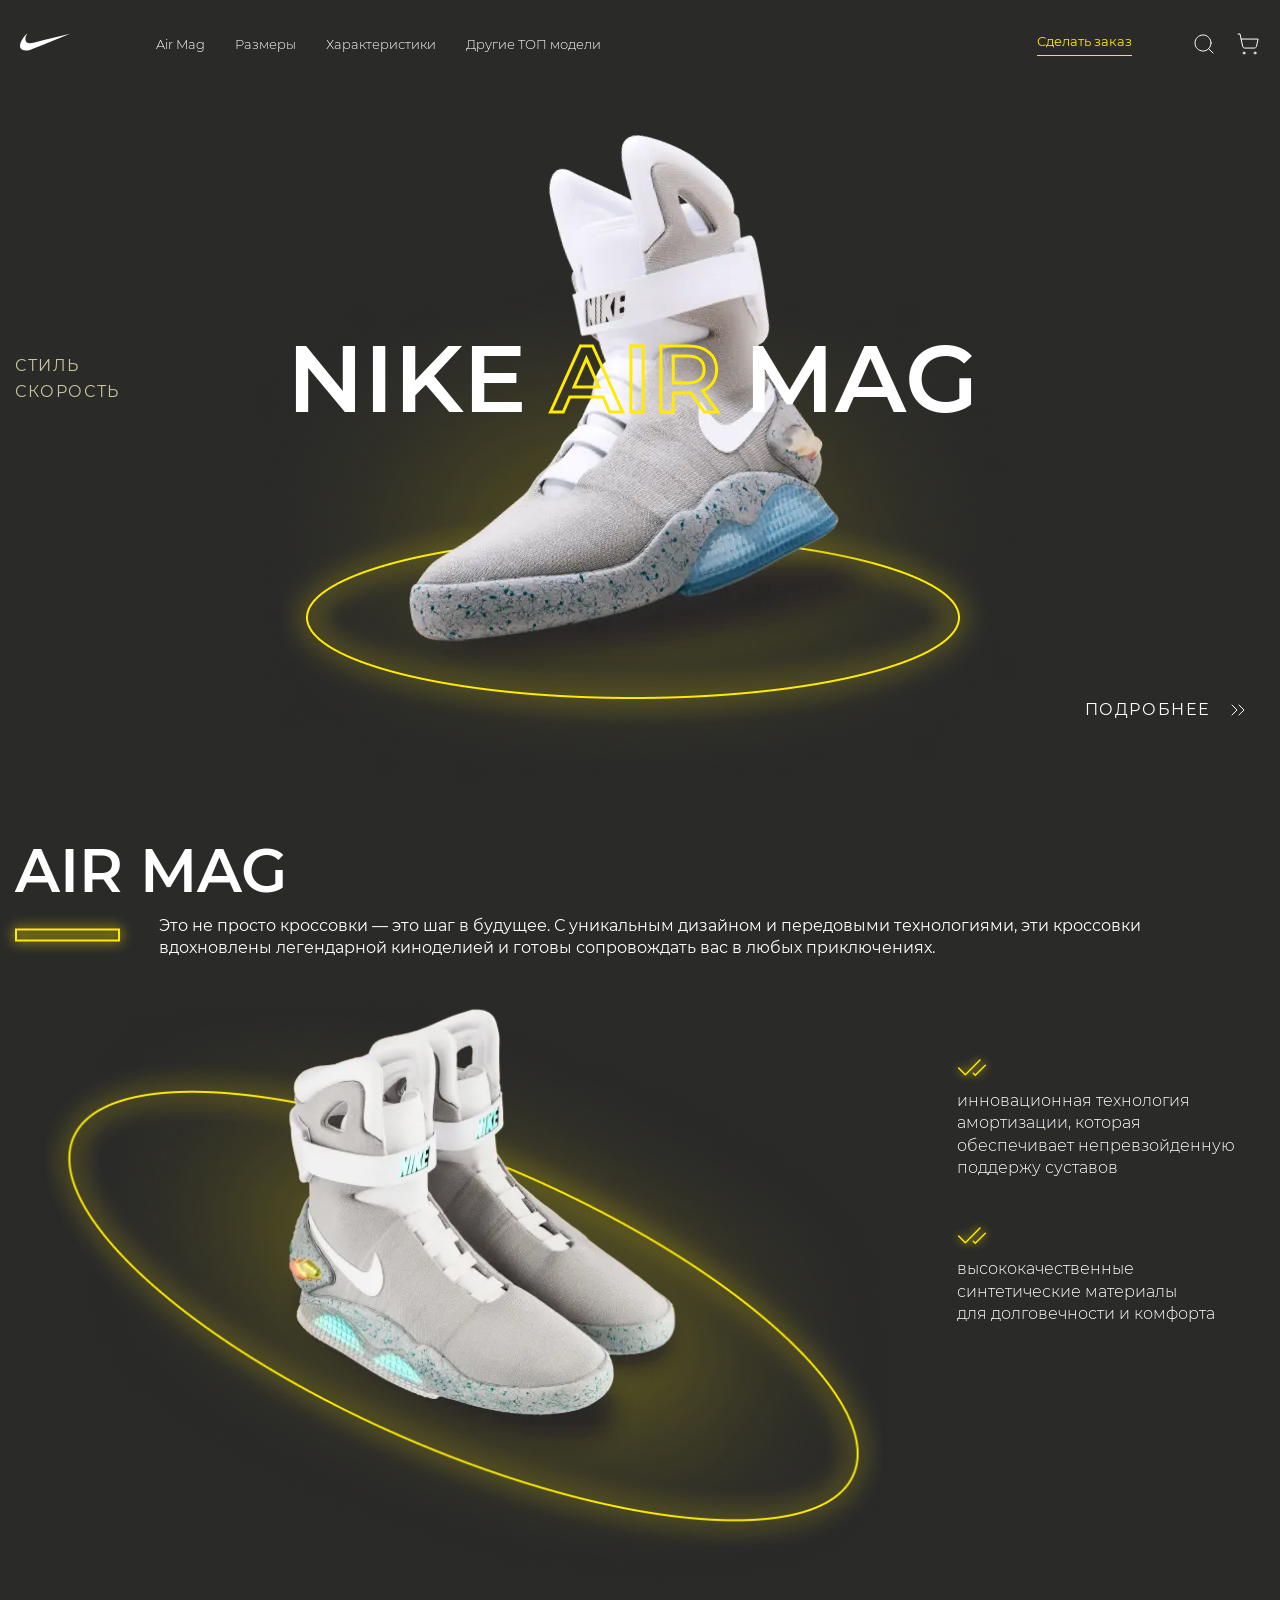
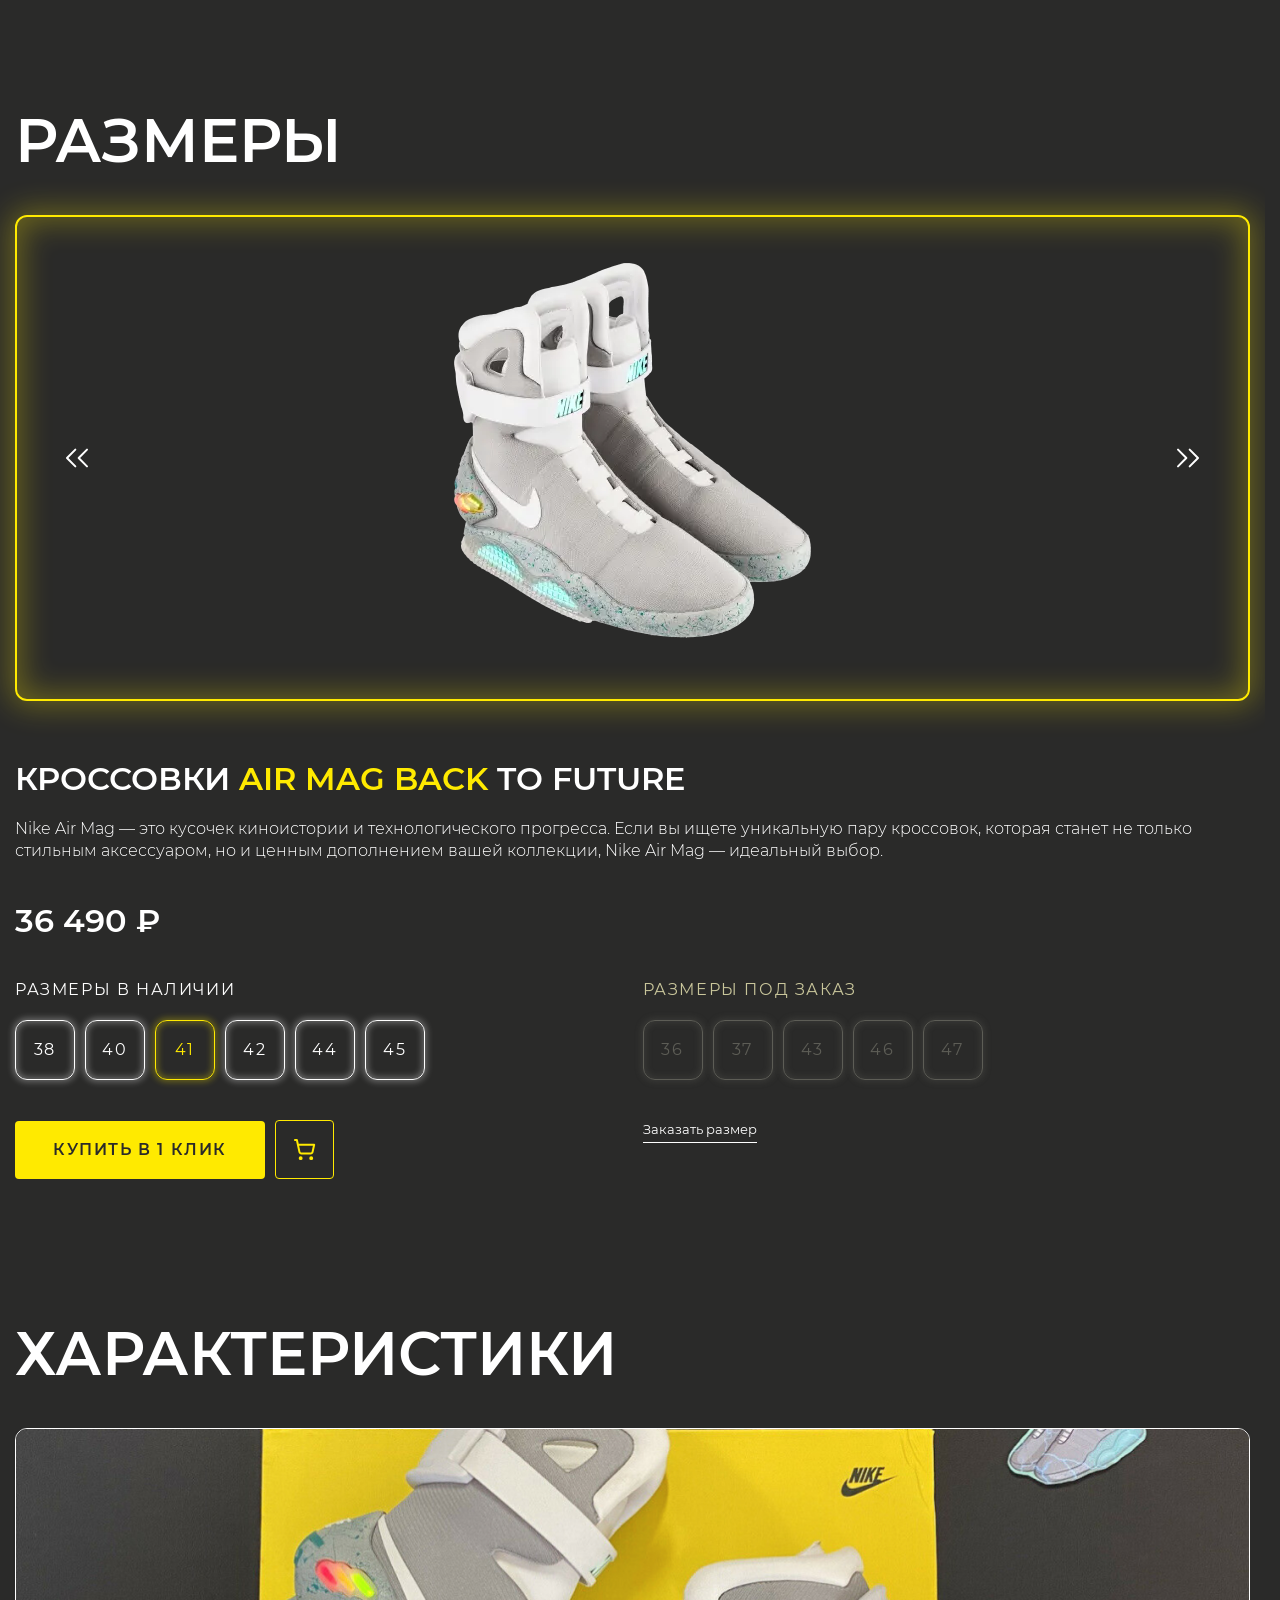
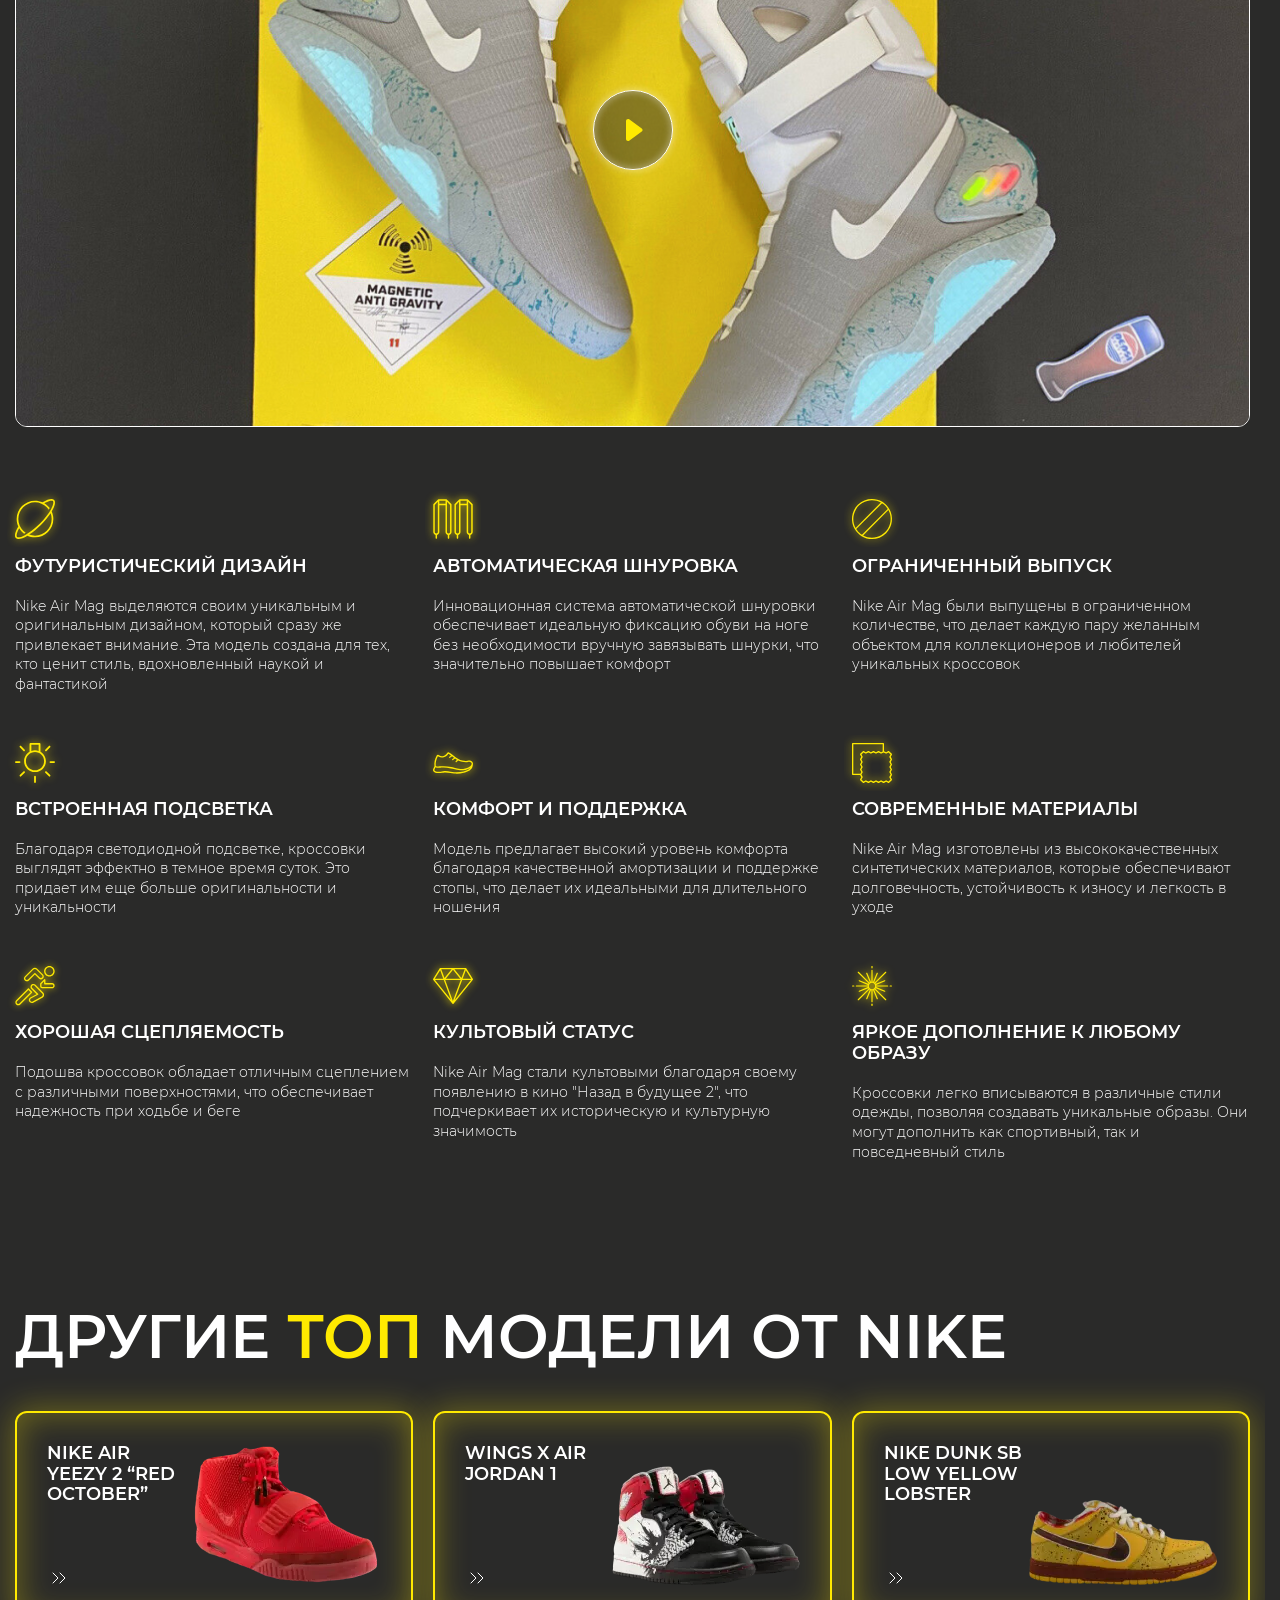
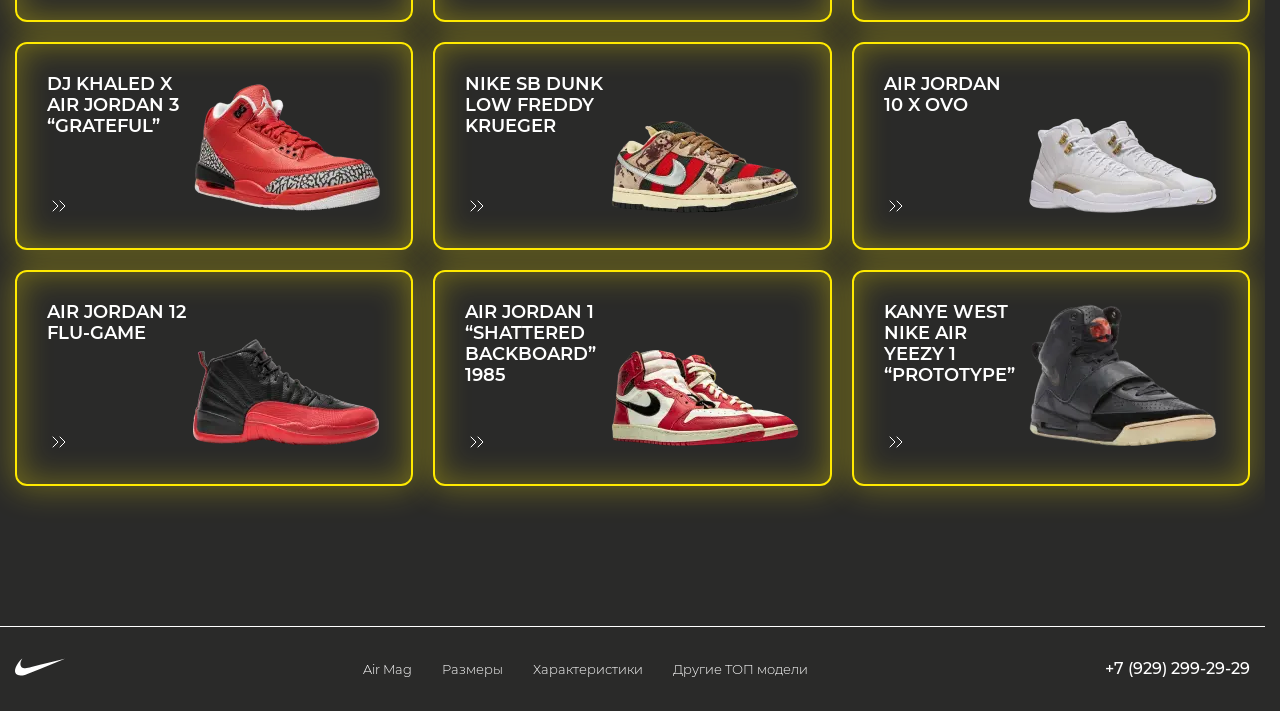
==== commit ac5fc4ab: "Add files via upload" ====
--- a/nike/index.html
+++ b/nike/index.html
@@ -1,790 +1,873 @@
 <!DOCTYPE html>
 <html class="page" lang="ru">
-  <head>
-    <meta charset="UTF-8" />
-    <meta name="viewport" content="width=device-width, initial-scale=1.0" />
-    <link rel="stylesheet" href="./css/index.css" />
-    <link
-      rel="stylesheet"
-      href="https://cdn.jsdelivr.net/npm/swiper@11/swiper-bundle.min.css"
-    />
-    <link
-      rel="shortcut icon"
-      href="./icons/nike-favicon-48x48.ico"
-      type="image/x-icon"
-    />
-    <script
-      src="https://cdn.jsdelivr.net/npm/swiper@11/swiper-bundle.min.js"
-      defer
-    ></script>
-    <script src="./js/fslightbox.js" type="module"></script>
-    <script src="./js/index.js" type="module"></script>
-    <title>Nike Air Mag</title>
-  </head>
-  <body class="page__body">
-    <header class="header">
-      <div class="container header__container">
-        <a class="logo header__logo" href="#">
-          <img
-            class="logo__img"
-            src="./icons/logo-icon.svg"
-            width="50"
-            height="20"
-            alt="Логотип Nike"
-          />
-        </a>
-        <nav
-          class="menu header__menu"
-          id="header__menu"
-          aria-label="Главное меню"
-        >
-          <ul class="menu__list">
-            <li class="menu__item">
-              <a class="menu__link" href="#air-mag" lang="en">Air Mag</a>
-            </li>
-            <li class="menu__item">
-              <a class="menu__link" href="#sizes">Размеры</a>
-            </li>
-            <li class="menu__item">
-              <a class="menu__link" href="#characteristics">Характеристики</a>
-            </li>
-            <li class="menu__item">
-              <a class="menu__link" href="#top-models">Другие ТОП модели</a>
-            </li>
-          </ul>
-        </nav>
-        <div class="header__controls">
-          <a class="header__order" href="#">Сделать заказ</a>
-          <div class="header__actions">
-            <button
-              class="header__actions-button"
-              title="Поиск"
-              aria-label="Поиск"
-            >
-              <svg width="24" height="24">
-                <use
-                  class="header__actions-icon"
-                  href="./icons/sprite.svg#search"
-                ></use>
-              </svg>
-            </button>
-            <button
-              class="header__actions-button"
-              title="Корзина"
-              aria-label="Корзина"
-            >
-              <svg width="24" height="24">
-                <use
-                  class="header__actions-icon"
-                  href="./icons/sprite.svg#cart"
-                ></use>
-              </svg>
-            </button>
-            <button
-              class="header__burger burger"
-              aria-label="Открыть меню"
-              aria-expanded="false"
-              aria-controls="header__menu"
-            >
-              <svg width="24" height="24">
-                <use
-                  class="burger__icon-menu"
-                  href="./icons/sprite.svg#menu-burger"
-                ></use>
-                <use
-                  class="burger__icon-cross"
-                  href="./icons/sprite.svg#menu-cross"
-                ></use>
-              </svg>
-            </button>
-          </div>
-        </div>
-      </div>
-    </header>
-    <main class="main">
-      <section class="hero">
-        <div class="container hero__container">
-          <header class="hero__header">
-            <ul class="hero__benefits-list">
-              <li class="hero__benefits-item">стиль</li>
-              <li class="hero__benefits-item">скорость</li>
-            </ul>
-            <h1 class="hero__title">
-              Nike <span class="hero__title-accent">air</span> mag
-            </h1>
-          </header>
-          <picture>
-            <source srcset="./images/nike-air-mag-1.webp" type="image/webp" />
-            <img
-              class="hero__img"
-              src="./images/nike-air-mag-1.png"
-              width="846"
-              height="713"
-              alt="Кроссовок Nike Air Mag с желтым кольцом под подошвой"
-            />
-          </picture>
-          <footer class="hero__footer">
-            <a class="hero__details" href="#">
-              Подробнее
-              <svg width="24" height="24">
-                <use
-                  class="hero__details-icon"
-                  href="./icons/main-sprite.svg#arrow-right"
-                ></use>
-              </svg>
-            </a>
-          </footer>
-        </div>
-      </section>
-      <section id="air-mag" class="air-mag">
-        <div class="container">
-          <h2 class="air-mag__title title-md">Air Mag</h2>
-          <p class="air-mag__description text-regular">
-            Это не просто кроссовки — это шаг в будущее. С уникальным дизайном и
-            передовыми технологиями, эти кроссовки вдохновлены легендарной
-            киноделией и готовы сопровождать вас в любых приключениях.
-          </p>
-          <div class="air-mag__info-wrapper">
-            <picture>
-              <source srcset="./images/nike-air-mag-2.webp" type="image/webp" />
-              <img
-                class="air-mag__img"
-                src="./images/nike-air-mag-2.png"
-                width="911"
-                height="635"
-                loading="lazy"
-                alt="Кроссовки Nike Air Mag с желтым кольцом вокруг"
-              />
-            </picture>
-            <ul class="air-mag__info-list text-light">
-              <li class="air-mag__info-item">
-                инновационная технология амортизации, которая обеспечивает
-                непревзойденную поддержу суставов
-              </li>
-              <li class="air-mag__info-item">
-                высококачественные синтетические материалы для долговечности
-                и комфорта
-              </li>
-            </ul>
-          </div>
-        </div>
-      </section>
-      <section id="sizes" class="sizes section">
-        <div class="container">
-          <h2 class="sizes__title title-md section-title">Размеры</h2>
-          <section class="product">
-            <div class="product__slider-wrapper">
-              <button
-                class="product__slider-button product__slider-button--prev"
-                aria-label="Предыдущий слайд"
-              >
-                <svg width="40" height="40">
-                  <use
-                    class="product__slider-button-icon"
-                    href="./icons/main-sprite.svg#double-arrow"
-                  ></use>
-                </svg>
-              </button>
-              <div class="swiper product__slider">
-                <div class="swiper-wrapper">
-                  <div class="swiper-slide">
-                    <div class="product__slide-inner">
-                      <picture>
-                        <source
-                          srcset="
-                            ./images/product-slides/nike-air-mag-slide-1.webp
-                          "
-                        />
-                        <img
-                          src="./images/product-slides/nike-air-mag-slide-1.png"
-                          class="product__slide-img"
-                          width="357"
-                          height="375"
-                          alt="Кроссовки Nike Air Mag, вид спереди"
-                        />
-                      </picture>
-                    </div>
-                  </div>
-                  <div class="swiper-slide">
-                    <div class="product__slide-inner">
-                      <picture>
-                        <source
-                          srcset="
-                            ./images/product-slides/nike-air-mag-slide-2.webp
-                          "
-                        />
-                        <img
-                          src="./images/product-slides/nike-air-mag-slide-2.png"
-                          class="product__slide-img"
-                          width="408"
-                          height="375"
-                          alt="Кроссовки Nike Air Mag, вид сзади"
-                        />
-                      </picture>
-                    </div>
-                  </div>
-                  <div class="swiper-slide">
-                    <div class="product__slide-inner">
-                      <picture>
-                        <source
-                          srcset="
-                            ./images/product-slides/nike-air-mag-slide-3.webp
-                          "
-                        />
-                        <img
-                          src="./images/product-slides/nike-air-mag-slide-3.png"
-                          class="product__slide-img"
-                          width="442"
-                          height="375"
-                          alt="Кроссовки Nike Air Mag, вид сбоку"
-                        />
-                      </picture>
-                    </div>
-                  </div>
-                </div>
-              </div>
-              <button
-                class="product__slider-button product__slider-button--next"
-                aria-label="Следующий слайд"
-              >
-                <svg width="40" height="40">
-                  <use
-                    class="product__slider-button-icon"
-                    href="./icons/main-sprite.svg#double-arrow"
-                  ></use>
-                </svg>
-              </button>
-            </div>
-            <h3 class="product__title title-sm">
-              Кроссовки
-              <strong class="product__title-accent">Air Mag Back</strong> To
-              Future
-            </h3>
-            <p class="product__description text-light">
-              Nike Air Mag — это кусочек киноистории и технологического
-              прогресса. Если вы ищете уникальную пару кроссовок, которая станет
-              не только стильным аксессуаром, но и ценным дополнением вашей
-              коллекции, Nike Air Mag — идеальный выбор.
-            </p>
-            <p class="product__price title-sm">36 490 ₽</p>
-            <div class="product__sizes-wrapper">
-              <section class="product__sizes">
-                <h4 class="product__sizes-title product__sizes-title--in-stock">
-                  Размеры в наличии
-                </h4>
-                <div class="product__sizes-list" data-sizes="list">
-                  <button
-                    class="product__sizes-button"
-                    aria-label="Выбрать размер"
-                    title="Выбрать размер"
-                    data-sizes="button"
-                  >
-                    38
-                  </button>
-                  <button
-                    class="product__sizes-button"
-                    aria-label="Выбрать размер"
-                    title="Выбрать размер"
-                    data-sizes="button"
-                  >
-                    40
-                  </button>
-                  <button
-                    class="product__sizes-button product__sizes-button--active"
-                    aria-label="Выбрать размер"
-                    title="Выбрать размер"
-                    data-sizes="button"
-                  >
-                    41
-                  </button>
-                  <button
-                    class="product__sizes-button"
-                    aria-label="Выбрать размер"
-                    title="Выбрать размер"
-                    data-sizes="button"
-                  >
-                    42
-                  </button>
-                  <button
-                    class="product__sizes-button"
-                    aria-label="Выбрать размер"
-                    title="Выбрать размер"
-                    data-sizes="button"
-                  >
-                    44
-                  </button>
-                  <button
-                    class="product__sizes-button"
-                    aria-label="Выбрать размер"
-                    title="Выбрать размер"
-                    data-sizes="button"
-                  >
-                    45
-                  </button>
-                </div>
-                <div class="product__buy-wrapper">
-                  <button class="product__buy-button">Купить в 1 клик</button>
-                  <button
-                    class="product__cart-button"
-                    aria-label="Добавить в корзину"
-                    title="Добавить в корзину"
-                  >
-                    <img
-                      src="./icons/cart-icon.svg"
-                      width="23"
-                      height="23"
-                      loading="lazy"
-                      alt="Корзина"
-                    />
-                  </button>
-                </div>
-              </section>
-              <section class="product__sizes">
-                <h4 class="product__sizes-title product__sizes-title--to-order">
-                  Размеры под заказ
-                </h4>
-                <div class="product__sizes-list">
-                  <button class="product__sizes-button" disabled>36</button>
-                  <button class="product__sizes-button" disabled>37</button>
-                  <button class="product__sizes-button" disabled>43</button>
-                  <button class="product__sizes-button" disabled>46</button>
-                  <button class="product__sizes-button" disabled>47</button>
-                </div>
-                <a class="product__sizes-order-link" href="#">
-                  Заказать размер
-                </a>
-              </section>
-            </div>
-          </section>
-        </div>
-      </section>
-      <section id="characteristics" class="characteristics section">
-        <div class="container">
-          <h2 class="characteristics__title title-md section-title">
-            Характеристики
-          </h2>
-          <div class="characteristics__video">
-            <picture>
-              <source
-                srcset="./images/characteristics-video-preview.webp"
-                type="image/webp"
-              />
-              <img
-                class="characteristics__video-preview"
-                src="./images/characteristics-video-preview.jpg"
-                width="1240"
-                height="600"
-                loading="lazy"
-                alt="Кроссовки Nike Air Mag лежат на жёлтой коробке"
-              />
-            </picture>
-            <a
-              class="characteristics__video-play-link"
-              href="https://www.youtube.com/watch?v=VRGdQaE6gMY"
-              title="Запустить видео"
-              data-fslightbox
-            >
-              <img
-                class="characteristics__video-play-icon"
-                src="./icons/play-icon.svg"
-                width="17"
-                height="24"
-                alt="Запустить видео"
-              />
-            </a>
-          </div>
-          <div class="characteristics__list">
-            <article class="characteristics__card">
-              <svg class="characteristics__card-icon" width="56" height="56">
-                <use href="./icons/characteristics-sprite.svg#planet"></use>
-              </svg>
-              <h3 class="characteristics__card-title title-xs">
-                Футуристический дизайн
-              </h3>
-              <p class="characteristics__card-description">
-                Nike Air Mag выделяются своим уникальным и оригинальным
-                дизайном, который сразу же привлекает внимание. Эта модель
-                создана для тех, кто ценит стиль, вдохновленный наукой и
-                фантастикой
-              </p>
-            </article>
-            <article class="characteristics__card">
-              <svg class="characteristics__card-icon" width="56" height="56">
-                <use href="./icons/characteristics-sprite.svg#laces"></use>
-              </svg>
-              <h3 class="characteristics__card-title title-xs">
-                Автоматическая шнуровка
-              </h3>
-              <p class="characteristics__card-description">
-                Инновационная система автоматической шнуровки обеспечивает
-                идеальную фиксацию обуви на ноге без необходимости вручную
-                завязывать шнурки, что значительно повышает комфорт
-              </p>
-            </article>
-            <article class="characteristics__card">
-              <svg class="characteristics__card-icon" width="56" height="56">
-                <use href="./icons/characteristics-sprite.svg#block"></use>
-              </svg>
-              <h3 class="characteristics__card-title title-xs">
-                Ограниченный выпуск
-              </h3>
-              <p class="characteristics__card-description">
-                Nike Air Mag были выпущены в ограниченном количестве, что делает
-                каждую пару желанным объектом для коллекционеров и любителей
-                уникальных кроссовок
-              </p>
-            </article>
-            <article class="characteristics__card">
-              <svg class="characteristics__card-icon" width="56" height="56">
-                <use href="./icons/characteristics-sprite.svg#bulb"></use>
-              </svg>
-              <h3 class="characteristics__card-title title-xs">
-                Встроенная подсветка
-              </h3>
-              <p class="characteristics__card-description">
-                Благодаря светодиодной подсветке, кроссовки выглядят эффектно в
-                темное время суток. Это придает им еще больше оригинальности и
-                уникальности
-              </p>
-            </article>
-            <article class="characteristics__card">
-              <svg class="characteristics__card-icon" width="56" height="56">
-                <use href="./icons/characteristics-sprite.svg#sneakers"></use>
-              </svg>
-              <h3 class="characteristics__card-title title-xs">
-                Комфорт и поддержка
-              </h3>
-              <p class="characteristics__card-description">
-                Модель предлагает высокий уровень комфорта благодаря
-                качественной амортизации и поддержке стопы, что делает их
-                идеальными для длительного ношения
-              </p>
-            </article>
-            <article class="characteristics__card">
-              <svg class="characteristics__card-icon" width="56" height="56">
-                <use href="./icons/characteristics-sprite.svg#materials"></use>
-              </svg>
-              <h3 class="characteristics__card-title title-xs">
-                Современные материалы
-              </h3>
-              <p class="characteristics__card-description">
-                Nike Air Mag изготовлены из высококачественных синтетических
-                материалов, которые обеспечивают долговечность, устойчивость к
-                износу и легкость в уходе
-              </p>
-            </article>
-            <article class="characteristics__card">
-              <svg class="characteristics__card-icon" width="56" height="56">
-                <use href="./icons/characteristics-sprite.svg#runner"></use>
-              </svg>
-              <h3 class="characteristics__card-title title-xs">
-                Хорошая сцепляемость
-              </h3>
-              <p class="characteristics__card-description">
-                Подошва кроссовок обладает отличным сцеплением с различными
-                поверхностями, что обеспечивает надежность при ходьбе и беге
-              </p>
-            </article>
-            <article class="characteristics__card">
-              <svg class="characteristics__card-icon" width="56" height="56">
-                <use href="./icons/characteristics-sprite.svg#diamond"></use>
-              </svg>
-              <h3 class="characteristics__card-title title-xs">
-                Культовый статус
-              </h3>
-              <p class="characteristics__card-description">
-                Nike Air Mag стали культовыми благодаря своему появлению в кино
-                "Назад в будущее 2", что подчеркивает их историческую и
-                культурную значимость
-              </p>
-            </article>
-            <article class="characteristics__card">
-              <svg class="characteristics__card-icon" width="56" height="56">
-                <use href="./icons/characteristics-sprite.svg#firework"></use>
-              </svg>
-              <h3 class="characteristics__card-title title-xs">
-                Яркое дополнение к любому образу
-              </h3>
-              <p class="characteristics__card-description">
-                Кроссовки легко вписываются в различные стили одежды, позволяя
-                создавать уникальные образы. Они могут дополнить как спортивный,
-                так и повседневный стиль
-              </p>
-            </article>
-          </div>
-        </div>
-      </section>
-      <section id="top-models" class="top-models section">
-        <div class="container">
-          <h2 class="top-models__title title-md section-title">
-            Другие <span class="top-models__title-accent">Топ</span> модели от
-            Nike
-          </h2>
-          <div class="top-models__products">
-            <article class="top-models__product">
-              <a class="top-models__product-link" href="#">
-                <div class="top-models__product-content">
-                  <h3 class="top-models__product-title title-xs">
-                    Nike Air Yeezy 2 “Red October”
-                  </h3>
-                  <svg width="24" height="24">
-                    <use
-                      class="top-models__product-icon"
-                      href="./icons/main-sprite.svg#arrow-right"
-                    ></use>
-                  </svg>
-                </div>
-                <picture class="top-models__product-img-wrapper">
-                  <source
-                    srcset="./images/top-models/top-model-1.webp"
-                    type="image/webp"
-                  />
-                  <img
-                    class="top-models__product-img"
-                    src="./images/top-models/top-model-1.png"
-                    width="190"
-                    height="143"
-                    loading="lazy"
-                    alt="Кроссовки Nike Air Yeezy 2 “Red October”"
-                  />
-                </picture>
-              </a>
-            </article>
-            <article class="top-models__product">
-              <a class="top-models__product-link" href="#">
-                <div class="top-models__product-content">
-                  <h3 class="top-models__product-title title-xs">
-                    Wings x Air Jordan 1
-                  </h3>
-                  <svg width="24" height="24">
-                    <use
-                      class="top-models__product-icon"
-                      href="./icons/main-sprite.svg#arrow-right"
-                    ></use>
-                  </svg>
-                </div>
-                <picture class="top-models__product-img-wrapper">
-                  <source
-                    srcset="./images/top-models/top-model-2.webp"
-                    type="image/webp"
-                  />
-                  <img
-                    class="top-models__product-img"
-                    src="./images/top-models/top-model-2.png"
-                    width="190"
-                    height="120"
-                    loading="lazy"
-                    alt="Кроссовки Wings x Air Jordan 1"
-                  />
-                </picture>
-              </a>
-            </article>
-            <article class="top-models__product">
-              <a class="top-models__product-link" href="#">
-                <div class="top-models__product-content">
-                  <h3 class="top-models__product-title title-xs">
-                    Nike Dunk SB Low Yellow Lobster
-                  </h3>
-                  <svg width="24" height="24">
-                    <use
-                      class="top-models__product-icon"
-                      href="./icons/main-sprite.svg#arrow-right"
-                    ></use>
-                  </svg>
-                </div>
-                <picture class="top-models__product-img-wrapper">
-                  <source
-                    srcset="./images/top-models/top-model-3.webp"
-                    type="image/webp"
-                  />
-                  <img
-                    class="top-models__product-img"
-                    src="./images/top-models/top-model-3.png"
-                    width="190"
-                    height="88"
-                    loading="lazy"
-                    alt="Кроссовки Nike Dunk SB Low Yellow Lobster"
-                  />
-                </picture>
-              </a>
-            </article>
-            <article class="top-models__product">
-              <a class="top-models__product-link" href="#">
-                <div class="top-models__product-content">
-                  <h3 class="top-models__product-title title-xs">
-                    DJ Khaled x Air Jordan 3 “Grateful”
-                  </h3>
-                  <svg width="24" height="24">
-                    <use
-                      class="top-models__product-icon"
-                      href="./icons/main-sprite.svg#arrow-right"
-                    ></use>
-                  </svg>
-                </div>
-                <picture class="top-models__product-img-wrapper">
-                  <source
-                    srcset="./images/top-models/top-model-4.webp"
-                    type="image/webp"
-                  />
-                  <img
-                    class="top-models__product-img"
-                    src="./images/top-models/top-model-4.png"
-                    width="190"
-                    height="136"
-                    loading="lazy"
-                    alt="Кроссовки DJ Khaled x Air Jordan 3 “Grateful”"
-                  />
-                </picture>
-              </a>
-            </article>
-            <article class="top-models__product">
-              <a class="top-models__product-link" href="#">
-                <div class="top-models__product-content">
-                  <h3 class="top-models__product-title title-xs">
-                    Nike SB Dunk Low Freddy Krueger
-                  </h3>
-                  <svg width="24" height="24">
-                    <use
-                      class="top-models__product-icon"
-                      href="./icons/main-sprite.svg#arrow-right"
-                    ></use>
-                  </svg>
-                </div>
-                <picture class="top-models__product-img-wrapper">
-                  <source
-                    srcset="./images/top-models/top-model-5.webp"
-                    type="image/webp"
-                  />
-                  <img
-                    class="top-models__product-img"
-                    src="./images/top-models/top-model-5.png"
-                    width="190"
-                    height="94"
-                    loading="lazy"
-                    alt="Кроссовки Nike SB Dunk Low Freddy Krueger"
-                  />
-                </picture>
-              </a>
-            </article>
-            <article class="top-models__product">
-              <a class="top-models__product-link" href="#">
-                <div class="top-models__product-content">
-                  <h3 class="top-models__product-title title-xs">
-                    Air Jordan 10 x OVO
-                  </h3>
-                  <svg width="24" height="24">
-                    <use
-                      class="top-models__product-icon"
-                      href="./icons/main-sprite.svg#arrow-right"
-                    ></use>
-                  </svg>
-                </div>
-                <picture class="top-models__product-img-wrapper">
-                  <source
-                    srcset="./images/top-models/top-model-6.webp"
-                    type="image/webp"
-                  />
-                  <img
-                    class="top-models__product-img"
-                    src="./images/top-models/top-model-6.png"
-                    width="190"
-                    height="97"
-                    loading="lazy"
-                    alt="Кроссовки Air Jordan 10 x OVO"
-                  />
-                </picture>
-              </a>
-            </article>
-            <article class="top-models__product">
-              <a class="top-models__product-link" href="#">
-                <div class="top-models__product-content">
-                  <h3 class="top-models__product-title title-xs">
-                    Air Jordan 12 Flu-Game
-                  </h3>
-                  <svg width="24" height="24">
-                    <use
-                      class="top-models__product-icon"
-                      href="./icons/main-sprite.svg#arrow-right"
-                    ></use>
-                  </svg>
-                </div>
-                <picture class="top-models__product-img-wrapper">
-                  <source
-                    srcset="./images/top-models/top-model-7.webp"
-                    type="image/webp"
-                  />
-                  <img
-                    class="top-models__product-img"
-                    src="./images/top-models/top-model-7.png"
-                    width="190"
-                    height="111"
-                    loading="lazy"
-                    alt="Кроссовки Air Jordan 12 Flu-Game"
-                  />
-                </picture>
-              </a>
-            </article>
-            <article class="top-models__product">
-              <a class="top-models__product-link" href="#">
-                <div class="top-models__product-content">
-                  <h3 class="top-models__product-title title-xs">
-                    Air Jordan 1 “Shattered Backboard” 1985
-                  </h3>
-                  <svg width="24" height="24">
-                    <use
-                      class="top-models__product-icon"
-                      href="./icons/main-sprite.svg#arrow-right"
-                    ></use>
-                  </svg>
-                </div>
-                <picture class="top-models__product-img-wrapper">
-                  <source
-                    srcset="./images/top-models/top-model-8.webp"
-                    type="image/webp"
-                  />
-                  <img
-                    class="top-models__product-img"
-                    src="./images/top-models/top-model-8.png"
-                    width="190"
-                    height="101"
-                    loading="lazy"
-                    alt="Кроссовки Air Jordan 1 “Shattered Backboard” 1985"
-                  />
-                </picture>
-              </a>
-            </article>
-            <article class="top-models__product">
-              <a class="top-models__product-link" href="#">
-                <div class="top-models__product-content">
-                  <h3 class="top-models__product-title title-xs">
-                    Kanye West Nike Air Yeezy 1 “Prototype”
-                  </h3>
-                  <svg width="24" height="24">
-                    <use
-                      class="top-models__product-icon"
-                      href="./icons/main-sprite.svg#arrow-right"
-                    ></use>
-                  </svg>
-                </div>
-                <picture class="top-models__product-img-wrapper">
-                  <source
-                    srcset="./images/top-models/top-model-9.webp"
-                    type="image/webp"
-                  />
-                  <img
-                    class="top-models__product-img"
-                    src="./images/top-models/top-model-9.png"
-                    width="190"
-                    height="147"
-                    loading="lazy"
-                    alt="Кроссовки Kanye West Nike Air Yeezy 1 “Prototype”"
-                  />
-                </picture>
-              </a>
-            </article>
-          </div>
-        </div>
-      </section>
-    </main>
-  </body>
+	<head>
+		<meta charset="UTF-8" />
+		<meta name="viewport" content="width=device-width, initial-scale=1.0" />
+		<link rel="stylesheet" href="./css/index.css" />
+		<link
+			rel="stylesheet"
+			href="https://cdn.jsdelivr.net/npm/swiper@11/swiper-bundle.min.css"
+		/>
+		<link
+			rel="shortcut icon"
+			href="./icons/nike-favicon-48x48.ico"
+			type="image/x-icon"
+		/>
+		<script
+			src="https://cdn.jsdelivr.net/npm/swiper@11/swiper-bundle.min.js"
+			defer
+		></script>
+		<script src="./js/fslightbox.js" type="module"></script>
+		<script src="./js/index.js" type="module"></script>
+		<title>Nike Air Mag</title>
+	</head>
+	<body class="page__body">
+		<header class="header">
+			<div class="container header__container">
+				<a class="logo header__logo" href="#">
+					<img
+						class="logo__img"
+						src="./icons/logo-icon.svg"
+						width="50"
+						height="20"
+						alt="Логотип Nike"
+					/>
+				</a>
+				<nav
+					class="menu header__menu"
+					id="header__menu"
+					aria-label="Главное меню"
+				>
+					<ul class="menu__list">
+						<li class="menu__item">
+							<a class="menu__link" href="#air-mag" lang="en">Air Mag</a>
+						</li>
+						<li class="menu__item">
+							<a class="menu__link" href="#sizes">Размеры</a>
+						</li>
+						<li class="menu__item">
+							<a class="menu__link" href="#characteristics">Характеристики</a>
+						</li>
+						<li class="menu__item">
+							<a class="menu__link" href="#top-models">Другие ТОП модели</a>
+						</li>
+					</ul>
+				</nav>
+				<div class="header__controls">
+					<a class="header__order" href="#">Сделать заказ</a>
+					<div class="header__actions">
+						<button
+							class="header__actions-button"
+							title="Поиск"
+							aria-label="Поиск"
+						>
+							<svg width="24" height="24">
+								<use
+									class="header__actions-icon"
+									href="./icons/sprite.svg#search"
+								></use>
+							</svg>
+						</button>
+						<button
+							class="header__actions-button"
+							title="Корзина"
+							aria-label="Корзина"
+						>
+							<svg width="24" height="24">
+								<use
+									class="header__actions-icon"
+									href="./icons/sprite.svg#cart"
+								></use>
+							</svg>
+						</button>
+						<button
+							class="header__burger burger"
+							aria-label="Открыть меню"
+							aria-expanded="false"
+							aria-controls="header__menu"
+						>
+							<svg width="24" height="24">
+								<use
+									class="burger__icon-menu"
+									href="./icons/sprite.svg#burger"
+								></use>
+								<use
+									class="burger__icon-cross"
+									href="./icons/sprite.svg#cross"
+								></use>
+							</svg>
+						</button>
+					</div>
+				</div>
+			</div>
+		</header>
+		<main class="main">
+			<section class="hero">
+				<div class="container hero__container">
+					<header class="hero__header">
+						<ul class="hero__benefits-list">
+							<li class="hero__benefits-item">стиль</li>
+							<li class="hero__benefits-item">скорость</li>
+						</ul>
+						<h1 class="hero__title">
+							Nike <span class="hero__title-accent">air</span> mag
+						</h1>
+					</header>
+					<picture>
+						<source srcset="./images/nike-air-mag-1.webp" type="image/webp" />
+						<img
+							class="hero__img"
+							src="./images/nike-air-mag-1.png"
+							width="846"
+							height="713"
+							alt="Кроссовок Nike Air Mag с желтым кольцом под подошвой"
+						/>
+					</picture>
+					<footer class="hero__footer">
+						<a class="hero__details" href="#">
+							Подробнее
+							<svg width="24" height="24">
+								<use
+									class="hero__details-icon"
+									href="./icons/main-sprite.svg#arrow-right"
+								></use>
+							</svg>
+						</a>
+					</footer>
+				</div>
+			</section>
+			<section id="air-mag" class="air-mag">
+				<div class="container">
+					<h2 class="air-mag__title title-md">Air Mag</h2>
+					<p class="air-mag__description text-regular">
+						Это не просто кроссовки — это шаг в будущее. С уникальным дизайном и
+						передовыми технологиями, эти кроссовки вдохновлены легендарной
+						киноделией и готовы сопровождать вас в любых приключениях.
+					</p>
+					<div class="air-mag__info-wrapper">
+						<picture>
+							<source srcset="./images/nike-air-mag-2.webp" type="image/webp" />
+							<img
+								class="air-mag__img"
+								src="./images/nike-air-mag-2.png"
+								width="911"
+								height="635"
+								loading="lazy"
+								alt="Кроссовки Nike Air Mag с желтым кольцом вокруг"
+							/>
+						</picture>
+						<ul class="air-mag__info-list text-light">
+							<li class="air-mag__info-item">
+								инновационная технология амортизации, которая обеспечивает
+								непревзойденную поддержу суставов
+							</li>
+							<li class="air-mag__info-item">
+								высококачественные синтетические материалы для долговечности
+								и комфорта
+							</li>
+						</ul>
+					</div>
+				</div>
+			</section>
+			<section id="sizes" class="sizes section">
+				<div class="container">
+					<h2 class="sizes__title title-md section-title">Размеры</h2>
+					<section class="product">
+						<div class="product__slider-wrapper">
+							<button
+								class="product__slider-button product__slider-button--prev"
+								aria-label="Предыдущий слайд"
+							>
+								<svg width="40" height="40">
+									<use
+										class="product__slider-button-icon"
+										href="./icons/main-sprite.svg#double-arrow"
+									></use>
+								</svg>
+							</button>
+							<div class="swiper product__slider">
+								<div class="swiper-wrapper">
+									<div class="swiper-slide">
+										<div class="product__slide-inner">
+											<picture>
+												<source
+													srcset="
+														./images/product-slides/nike-air-mag-slide-1.webp
+													"
+												/>
+												<img
+													src="./images/product-slides/nike-air-mag-slide-1.png"
+													class="product__slide-img"
+													width="357"
+													height="375"
+													alt="Кроссовки Nike Air Mag, вид спереди"
+												/>
+											</picture>
+										</div>
+									</div>
+									<div class="swiper-slide">
+										<div class="product__slide-inner">
+											<picture>
+												<source
+													srcset="
+														./images/product-slides/nike-air-mag-slide-2.webp
+													"
+												/>
+												<img
+													src="./images/product-slides/nike-air-mag-slide-2.png"
+													class="product__slide-img"
+													width="408"
+													height="375"
+													alt="Кроссовки Nike Air Mag, вид сзади"
+												/>
+											</picture>
+										</div>
+									</div>
+									<div class="swiper-slide">
+										<div class="product__slide-inner">
+											<picture>
+												<source
+													srcset="
+														./images/product-slides/nike-air-mag-slide-3.webp
+													"
+												/>
+												<img
+													src="./images/product-slides/nike-air-mag-slide-3.png"
+													class="product__slide-img"
+													width="442"
+													height="375"
+													alt="Кроссовки Nike Air Mag, вид сбоку"
+												/>
+											</picture>
+										</div>
+									</div>
+								</div>
+							</div>
+							<button
+								class="product__slider-button product__slider-button--next"
+								aria-label="Следующий слайд"
+							>
+								<svg width="40" height="40">
+									<use
+										class="product__slider-button-icon"
+										href="./icons/main-sprite.svg#double-arrow"
+									></use>
+								</svg>
+							</button>
+						</div>
+						<h3 class="product__title title-sm">
+							Кроссовки
+							<strong class="product__title-accent">Air Mag Back</strong> To
+							Future
+						</h3>
+						<p class="product__description text-light">
+							Nike Air Mag — это кусочек киноистории и технологического
+							прогресса. Если вы ищете уникальную пару кроссовок, которая станет
+							не только стильным аксессуаром, но и ценным дополнением вашей
+							коллекции, Nike Air Mag — идеальный выбор.
+						</p>
+						<p class="product__price title-sm">36 490 ₽</p>
+						<div class="product__sizes-wrapper">
+							<section class="product__sizes">
+								<h4 class="product__sizes-title product__sizes-title--in-stock">
+									Размеры в наличии
+								</h4>
+								<div class="product__sizes-list" data-sizes="list">
+									<button
+										class="product__sizes-button"
+										aria-label="Выбрать размер"
+										title="Выбрать размер"
+										data-sizes="button"
+									>
+										38
+									</button>
+									<button
+										class="product__sizes-button"
+										aria-label="Выбрать размер"
+										title="Выбрать размер"
+										data-sizes="button"
+									>
+										40
+									</button>
+									<button
+										class="product__sizes-button product__sizes-button--active"
+										aria-label="Выбрать размер"
+										title="Выбрать размер"
+										data-sizes="button"
+									>
+										41
+									</button>
+									<button
+										class="product__sizes-button"
+										aria-label="Выбрать размер"
+										title="Выбрать размер"
+										data-sizes="button"
+									>
+										42
+									</button>
+									<button
+										class="product__sizes-button"
+										aria-label="Выбрать размер"
+										title="Выбрать размер"
+										data-sizes="button"
+									>
+										44
+									</button>
+									<button
+										class="product__sizes-button"
+										aria-label="Выбрать размер"
+										title="Выбрать размер"
+										data-sizes="button"
+									>
+										45
+									</button>
+								</div>
+								<div class="product__buy-wrapper">
+									<button
+										class="product__buy-button"
+										data-modal-button="buy"
+										data-modal-speed="300"
+									>
+										Купить в 1 клик
+									</button>
+									<button
+										class="product__cart-button"
+										aria-label="Добавить в корзину"
+										title="Добавить в корзину"
+									>
+										<img
+											src="./icons/cart-icon.svg"
+											width="23"
+											height="23"
+											loading="lazy"
+											alt="Корзина"
+										/>
+									</button>
+								</div>
+							</section>
+							<section class="product__sizes">
+								<h4 class="product__sizes-title product__sizes-title--to-order">
+									Размеры под заказ
+								</h4>
+								<div class="product__sizes-list">
+									<button class="product__sizes-button" disabled>36</button>
+									<button class="product__sizes-button" disabled>37</button>
+									<button class="product__sizes-button" disabled>43</button>
+									<button class="product__sizes-button" disabled>46</button>
+									<button class="product__sizes-button" disabled>47</button>
+								</div>
+								<a class="product__sizes-order-link" href="#">
+									Заказать размер
+								</a>
+							</section>
+						</div>
+					</section>
+				</div>
+			</section>
+			<section id="characteristics" class="characteristics section">
+				<div class="container">
+					<h2 class="characteristics__title title-md section-title">
+						Характеристики
+					</h2>
+					<div class="characteristics__video">
+						<picture>
+							<source
+								srcset="./images/characteristics-video-preview.webp"
+								type="image/webp"
+							/>
+							<img
+								class="characteristics__video-preview"
+								src="./images/characteristics-video-preview.jpg"
+								width="1240"
+								height="600"
+								loading="lazy"
+								alt="Кроссовки Nike Air Mag лежат на жёлтой коробке"
+							/>
+						</picture>
+						<a
+							class="characteristics__video-play-link"
+							href="https://www.youtube.com/watch?v=VRGdQaE6gMY"
+							title="Запустить видео"
+							data-fslightbox
+						>
+							<img
+								class="characteristics__video-play-icon"
+								src="./icons/play-icon.svg"
+								width="17"
+								height="24"
+								alt="Запустить видео"
+							/>
+						</a>
+					</div>
+					<div class="characteristics__list">
+						<article class="characteristics__card">
+							<svg class="characteristics__card-icon" width="56" height="56">
+								<use href="./icons/characteristics-sprite.svg#planet"></use>
+							</svg>
+							<h3 class="characteristics__card-title title-xs">
+								Футуристический дизайн
+							</h3>
+							<p class="characteristics__card-description">
+								Nike Air Mag выделяются своим уникальным и оригинальным
+								дизайном, который сразу же привлекает внимание. Эта модель
+								создана для тех, кто ценит стиль, вдохновленный наукой и
+								фантастикой
+							</p>
+						</article>
+						<article class="characteristics__card">
+							<svg class="characteristics__card-icon" width="56" height="56">
+								<use href="./icons/characteristics-sprite.svg#laces"></use>
+							</svg>
+							<h3 class="characteristics__card-title title-xs">
+								Автоматическая шнуровка
+							</h3>
+							<p class="characteristics__card-description">
+								Инновационная система автоматической шнуровки обеспечивает
+								идеальную фиксацию обуви на ноге без необходимости вручную
+								завязывать шнурки, что значительно повышает комфорт
+							</p>
+						</article>
+						<article class="characteristics__card">
+							<svg class="characteristics__card-icon" width="56" height="56">
+								<use href="./icons/characteristics-sprite.svg#block"></use>
+							</svg>
+							<h3 class="characteristics__card-title title-xs">
+								Ограниченный выпуск
+							</h3>
+							<p class="characteristics__card-description">
+								Nike Air Mag были выпущены в ограниченном количестве, что делает
+								каждую пару желанным объектом для коллекционеров и любителей
+								уникальных кроссовок
+							</p>
+						</article>
+						<article class="characteristics__card">
+							<svg class="characteristics__card-icon" width="56" height="56">
+								<use href="./icons/characteristics-sprite.svg#bulb"></use>
+							</svg>
+							<h3 class="characteristics__card-title title-xs">
+								Встроенная подсветка
+							</h3>
+							<p class="characteristics__card-description">
+								Благодаря светодиодной подсветке, кроссовки выглядят эффектно в
+								темное время суток. Это придает им еще больше оригинальности и
+								уникальности
+							</p>
+						</article>
+						<article class="characteristics__card">
+							<svg class="characteristics__card-icon" width="56" height="56">
+								<use href="./icons/characteristics-sprite.svg#sneakers"></use>
+							</svg>
+							<h3 class="characteristics__card-title title-xs">
+								Комфорт и поддержка
+							</h3>
+							<p class="characteristics__card-description">
+								Модель предлагает высокий уровень комфорта благодаря
+								качественной амортизации и поддержке стопы, что делает их
+								идеальными для длительного ношения
+							</p>
+						</article>
+						<article class="characteristics__card">
+							<svg class="characteristics__card-icon" width="56" height="56">
+								<use href="./icons/characteristics-sprite.svg#materials"></use>
+							</svg>
+							<h3 class="characteristics__card-title title-xs">
+								Современные материалы
+							</h3>
+							<p class="characteristics__card-description">
+								Nike Air Mag изготовлены из высококачественных синтетических
+								материалов, которые обеспечивают долговечность, устойчивость к
+								износу и легкость в уходе
+							</p>
+						</article>
+						<article class="characteristics__card">
+							<svg class="characteristics__card-icon" width="56" height="56">
+								<use href="./icons/characteristics-sprite.svg#runner"></use>
+							</svg>
+							<h3 class="characteristics__card-title title-xs">
+								Хорошая сцепляемость
+							</h3>
+							<p class="characteristics__card-description">
+								Подошва кроссовок обладает отличным сцеплением с различными
+								поверхностями, что обеспечивает надежность при ходьбе и беге
+							</p>
+						</article>
+						<article class="characteristics__card">
+							<svg class="characteristics__card-icon" width="56" height="56">
+								<use href="./icons/characteristics-sprite.svg#diamond"></use>
+							</svg>
+							<h3 class="characteristics__card-title title-xs">
+								Культовый статус
+							</h3>
+							<p class="characteristics__card-description">
+								Nike Air Mag стали культовыми благодаря своему появлению в кино
+								"Назад в будущее 2", что подчеркивает их историческую и
+								культурную значимость
+							</p>
+						</article>
+						<article class="characteristics__card">
+							<svg class="characteristics__card-icon" width="56" height="56">
+								<use href="./icons/characteristics-sprite.svg#firework"></use>
+							</svg>
+							<h3 class="characteristics__card-title title-xs">
+								Яркое дополнение к любому образу
+							</h3>
+							<p class="characteristics__card-description">
+								Кроссовки легко вписываются в различные стили одежды, позволяя
+								создавать уникальные образы. Они могут дополнить как спортивный,
+								так и повседневный стиль
+							</p>
+						</article>
+					</div>
+				</div>
+			</section>
+			<section id="top-models" class="top-models section">
+				<div class="container">
+					<h2 class="top-models__title title-md section-title">
+						Другие <span class="top-models__title-accent">Топ</span> модели от
+						Nike
+					</h2>
+					<div class="top-models__products">
+						<article class="top-models__product">
+							<a class="top-models__product-link" href="#">
+								<div class="top-models__product-content">
+									<h3 class="top-models__product-title title-xs">
+										Nike Air Yeezy 2 “Red October”
+									</h3>
+									<svg width="24" height="24">
+										<use
+											class="top-models__product-icon"
+											href="./icons/main-sprite.svg#arrow-right"
+										></use>
+									</svg>
+								</div>
+								<picture class="top-models__product-img-wrapper">
+									<source
+										srcset="./images/top-models/top-model-1.webp"
+										type="image/webp"
+									/>
+									<img
+										class="top-models__product-img"
+										src="./images/top-models/top-model-1.png"
+										width="190"
+										height="143"
+										loading="lazy"
+										alt="Кроссовки Nike Air Yeezy 2 “Red October”"
+									/>
+								</picture>
+							</a>
+						</article>
+						<article class="top-models__product">
+							<a class="top-models__product-link" href="#">
+								<div class="top-models__product-content">
+									<h3 class="top-models__product-title title-xs">
+										Wings x Air Jordan 1
+									</h3>
+									<svg width="24" height="24">
+										<use
+											class="top-models__product-icon"
+											href="./icons/main-sprite.svg#arrow-right"
+										></use>
+									</svg>
+								</div>
+								<picture class="top-models__product-img-wrapper">
+									<source
+										srcset="./images/top-models/top-model-2.webp"
+										type="image/webp"
+									/>
+									<img
+										class="top-models__product-img"
+										src="./images/top-models/top-model-2.png"
+										width="190"
+										height="120"
+										loading="lazy"
+										alt="Кроссовки Wings x Air Jordan 1"
+									/>
+								</picture>
+							</a>
+						</article>
+						<article class="top-models__product">
+							<a class="top-models__product-link" href="#">
+								<div class="top-models__product-content">
+									<h3 class="top-models__product-title title-xs">
+										Nike Dunk SB Low Yellow Lobster
+									</h3>
+									<svg width="24" height="24">
+										<use
+											class="top-models__product-icon"
+											href="./icons/main-sprite.svg#arrow-right"
+										></use>
+									</svg>
+								</div>
+								<picture class="top-models__product-img-wrapper">
+									<source
+										srcset="./images/top-models/top-model-3.webp"
+										type="image/webp"
+									/>
+									<img
+										class="top-models__product-img"
+										src="./images/top-models/top-model-3.png"
+										width="190"
+										height="88"
+										loading="lazy"
+										alt="Кроссовки Nike Dunk SB Low Yellow Lobster"
+									/>
+								</picture>
+							</a>
+						</article>
+						<article class="top-models__product">
+							<a class="top-models__product-link" href="#">
+								<div class="top-models__product-content">
+									<h3 class="top-models__product-title title-xs">
+										DJ Khaled x Air Jordan 3 “Grateful”
+									</h3>
+									<svg width="24" height="24">
+										<use
+											class="top-models__product-icon"
+											href="./icons/main-sprite.svg#arrow-right"
+										></use>
+									</svg>
+								</div>
+								<picture class="top-models__product-img-wrapper">
+									<source
+										srcset="./images/top-models/top-model-4.webp"
+										type="image/webp"
+									/>
+									<img
+										class="top-models__product-img"
+										src="./images/top-models/top-model-4.png"
+										width="190"
+										height="136"
+										loading="lazy"
+										alt="Кроссовки DJ Khaled x Air Jordan 3 “Grateful”"
+									/>
+								</picture>
+							</a>
+						</article>
+						<article class="top-models__product">
+							<a class="top-models__product-link" href="#">
+								<div class="top-models__product-content">
+									<h3 class="top-models__product-title title-xs">
+										Nike SB Dunk Low Freddy Krueger
+									</h3>
+									<svg width="24" height="24">
+										<use
+											class="top-models__product-icon"
+											href="./icons/main-sprite.svg#arrow-right"
+										></use>
+									</svg>
+								</div>
+								<picture class="top-models__product-img-wrapper">
+									<source
+										srcset="./images/top-models/top-model-5.webp"
+										type="image/webp"
+									/>
+									<img
+										class="top-models__product-img"
+										src="./images/top-models/top-model-5.png"
+										width="190"
+										height="94"
+										loading="lazy"
+										alt="Кроссовки Nike SB Dunk Low Freddy Krueger"
+									/>
+								</picture>
+							</a>
+						</article>
+						<article class="top-models__product">
+							<a class="top-models__product-link" href="#">
+								<div class="top-models__product-content">
+									<h3 class="top-models__product-title title-xs">
+										Air Jordan 10 x OVO
+									</h3>
+									<svg width="24" height="24">
+										<use
+											class="top-models__product-icon"
+											href="./icons/main-sprite.svg#arrow-right"
+										></use>
+									</svg>
+								</div>
+								<picture class="top-models__product-img-wrapper">
+									<source
+										srcset="./images/top-models/top-model-6.webp"
+										type="image/webp"
+									/>
+									<img
+										class="top-models__product-img"
+										src="./images/top-models/top-model-6.png"
+										width="190"
+										height="97"
+										loading="lazy"
+										alt="Кроссовки Air Jordan 10 x OVO"
+									/>
+								</picture>
+							</a>
+						</article>
+						<article class="top-models__product">
+							<a class="top-models__product-link" href="#">
+								<div class="top-models__product-content">
+									<h3 class="top-models__product-title title-xs">
+										Air Jordan 12 Flu-Game
+									</h3>
+									<svg width="24" height="24">
+										<use
+											class="top-models__product-icon"
+											href="./icons/main-sprite.svg#arrow-right"
+										></use>
+									</svg>
+								</div>
+								<picture class="top-models__product-img-wrapper">
+									<source
+										srcset="./images/top-models/top-model-7.webp"
+										type="image/webp"
+									/>
+									<img
+										class="top-models__product-img"
+										src="./images/top-models/top-model-7.png"
+										width="190"
+										height="111"
+										loading="lazy"
+										alt="Кроссовки Air Jordan 12 Flu-Game"
+									/>
+								</picture>
+							</a>
+						</article>
+						<article class="top-models__product">
+							<a class="top-models__product-link" href="#">
+								<div class="top-models__product-content">
+									<h3 class="top-models__product-title title-xs">
+										Air Jordan 1 “Shattered Backboard” 1985
+									</h3>
+									<svg width="24" height="24">
+										<use
+											class="top-models__product-icon"
+											href="./icons/main-sprite.svg#arrow-right"
+										></use>
+									</svg>
+								</div>
+								<picture class="top-models__product-img-wrapper">
+									<source
+										srcset="./images/top-models/top-model-8.webp"
+										type="image/webp"
+									/>
+									<img
+										class="top-models__product-img"
+										src="./images/top-models/top-model-8.png"
+										width="190"
+										height="101"
+										loading="lazy"
+										alt="Кроссовки Air Jordan 1 “Shattered Backboard” 1985"
+									/>
+								</picture>
+							</a>
+						</article>
+						<article class="top-models__product">
+							<a class="top-models__product-link" href="#">
+								<div class="top-models__product-content">
+									<h3 class="top-models__product-title title-xs">
+										Kanye West Nike Air Yeezy 1 “Prototype”
+									</h3>
+									<svg width="24" height="24">
+										<use
+											class="top-models__product-icon"
+											href="./icons/main-sprite.svg#arrow-right"
+										></use>
+									</svg>
+								</div>
+								<picture class="top-models__product-img-wrapper">
+									<source
+										srcset="./images/top-models/top-model-9.webp"
+										type="image/webp"
+									/>
+									<img
+										class="top-models__product-img"
+										src="./images/top-models/top-model-9.png"
+										width="190"
+										height="147"
+										loading="lazy"
+										alt="Кроссовки Kanye West Nike Air Yeezy 1 “Prototype”"
+									/>
+								</picture>
+							</a>
+						</article>
+					</div>
+				</div>
+			</section>
+		</main>
+		<footer class="footer">
+			<div class="container footer__container">
+				<a class="logo footer__logo" href="#">
+					<img
+						class="logo__img"
+						src="./icons/logo-icon.svg"
+						width="50"
+						height="20"
+						alt="Логотип Nike"
+					/>
+				</a>
+				<nav class="menu footer__menu" aria-label="Главное меню">
+					<ul class="menu__list">
+						<li class="menu__item">
+							<a class="menu__link" href="#air-mag" lang="en">Air Mag</a>
+						</li>
+						<li class="menu__item">
+							<a class="menu__link" href="#sizes">Размеры</a>
+						</li>
+						<li class="menu__item">
+							<a class="menu__link" href="#characteristics">Характеристики</a>
+						</li>
+						<li class="menu__item">
+							<a class="menu__link" href="#top-models">Другие ТОП модели</a>
+						</li>
+					</ul>
+				</nav>
+				<a class="footer__phone" href="tel:+79292992929">+7 (929) 299-29-29</a>
+			</div>
+		</footer>
+		<div class="modal">
+			<div class="modal__window modal-buy" data-modal-window="buy">
+				<button
+					class="modal__close"
+					aria-label="Закрыть"
+					title="Закрыть"
+					data-modal-close
+				>
+					<svg width="24" height="24">
+						<use href="./icons/sprite.svg#cross"></use>
+					</svg>
+				</button>
+				<div class="modal__content modal-buy__content">
+					<h3 class="modal-buy__title title-sm">Заявка на заказ</h3>
+					<form class="modal-buy__form">
+						<label class="modal-buy__label">
+							<input
+								class="modal-buy__input"
+								type="text"
+								placeholder="Ваше имя"
+								name="name"
+								required
+							/>
+						</label>
+						<label class="modal-buy__label">
+							<input
+								class="modal-buy__input"
+								type="tel"
+								placeholder="Номер телефона"
+								name="phone"
+								required
+							/>
+						</label>
+						<label class="modal-buy__label">
+							<input
+								class="modal-buy__input"
+								type="email"
+								placeholder="E-mail"
+								name="email"
+								required
+							/>
+						</label>
+						<button class="modal-buy__submit">Отправить</button>
+					</form>
+				</div>
+			</div>
+		</div>
+	</body>
 </html>
--- a/nike/css/index.css
+++ b/nike/css/index.css
@@ -13,3 +13,6 @@
 @import "./blocks/product.css";
 @import "./blocks/characteristics.css";
 @import "./blocks/top-models.css";
+@import "./blocks/footer.css";
+@import "./blocks/modal.css";
+@import "./blocks/modal-buy.css";
